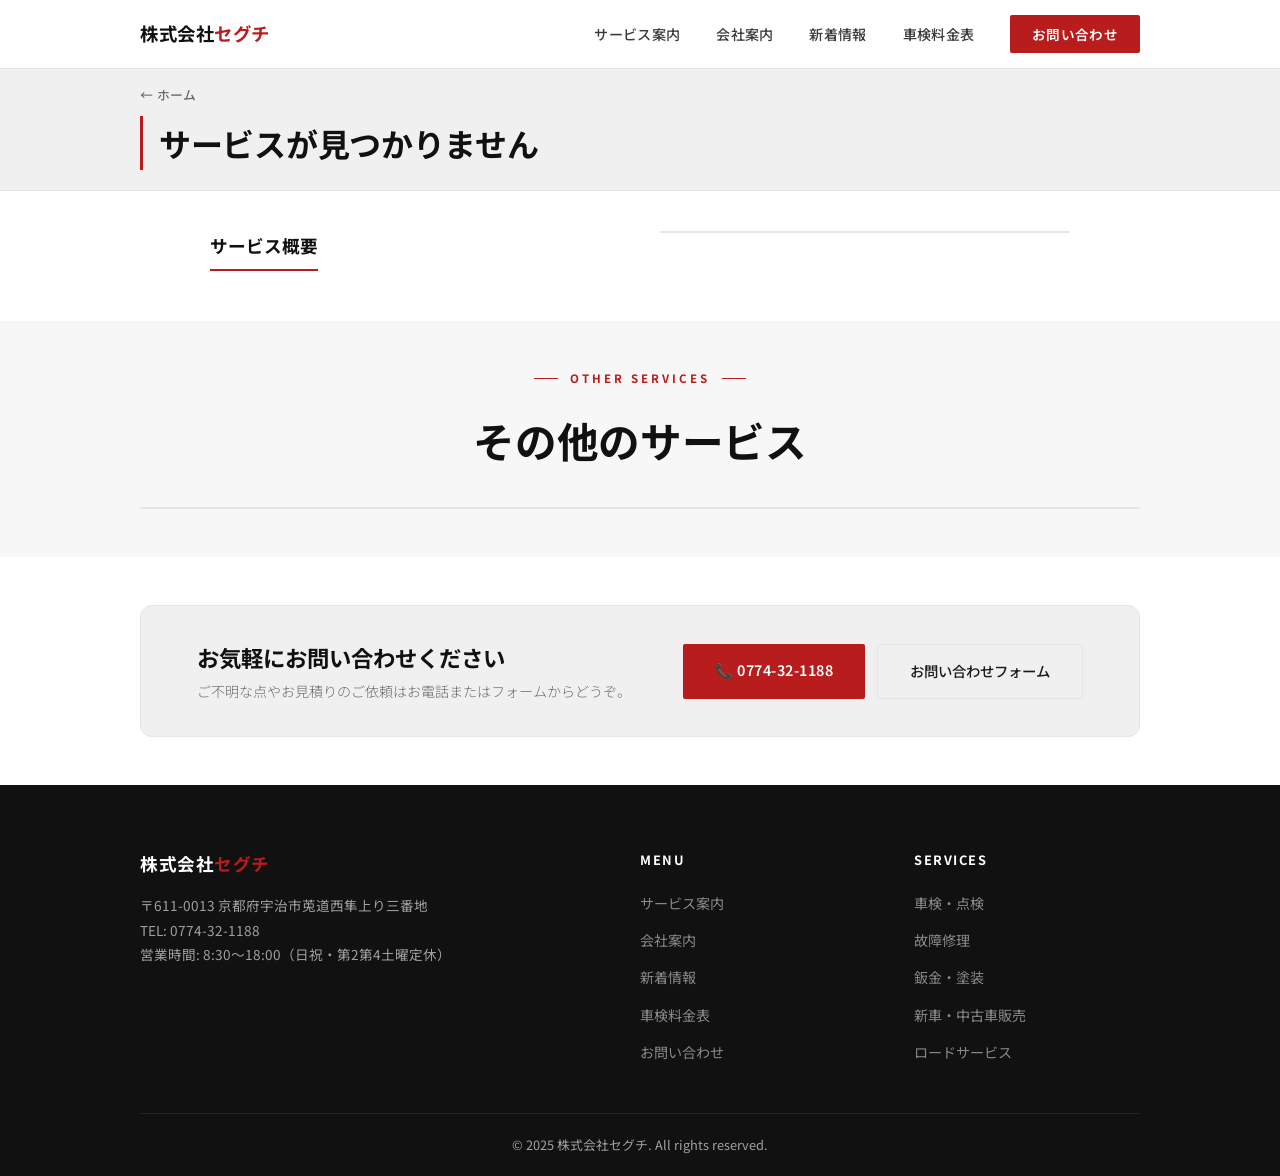
==== service.html @ 95c58ccd "Please enter the commit message for your changes. Lines starting with '#' will be ignored, and an em" ====
<!DOCTYPE html>
<html lang="ja">
<head>
  <meta charset="UTF-8" />
  <meta name="viewport" content="width=device-width, initial-scale=1.0" />
  <title>サービス詳細 | 株式会社セグチ</title>
  <meta name="description" content="株式会社セグチのサービス詳細ページ" />
  <link rel="preconnect" href="https://fonts.googleapis.com" />
  <link href="https://fonts.googleapis.com/css2?family=Noto+Sans+JP:wght@300;400;500;600;700&family=Playfair+Display:wght@700&display=swap" rel="stylesheet" />
  <link rel="stylesheet" href="style.css" />
  <link rel="stylesheet" href="service.css" />
</head>
<body>

  <!-- ===== HEADER ===== -->
  <header>
    <nav>
      <a href="index.html" class="logo">株式会社<span>セグチ</span></a>
      <ul class="nav-links" id="navLinks">
        <li><a href="index.html#services">サービス案内</a></li>
        <li><a href="index.html#about">会社案内</a></li>
        <li><a href="index.html#news">新着情報</a></li>
        <li><a href="index.html#shaken">車検料金表</a></li>
        <li><a href="index.html#contact" class="nav-cta">お問い合わせ</a></li>
      </ul>
      <button class="hamburger" id="hamburger" aria-label="メニューを開く">
        <span></span><span></span><span></span>
      </button>
    </nav>
  </header>

  <!-- ===== PAGE HEADER ===== -->
  <div class="page-header">
    <div class="container">
      <a href="index.html" class="back-link">← ホーム</a>
      <div class="page-header-title">
        <h1 id="serviceTitle">読み込み中...</h1>
        <p id="serviceSubtitle" class="service-subtitle"></p>
      </div>
    </div>
  </div>

  <!-- ===== DESCRIPTION ===== -->
  <section class="service-desc-section">
    <div class="container">
      <div class="service-desc-inner">
        <div class="service-description">
          <h2>サービス概要</h2>
          <p id="serviceDescription"></p>
        </div>
        <div class="service-points" id="servicePoints"></div>
      </div>
    </div>
  </section>

  <!-- ===== BADGES ===== -->
  <div class="service-badges-bar" id="serviceBadgesBar" style="display:none">
    <div class="container">
      <div class="service-badges" id="serviceBadges"></div>
    </div>
  </div>

  <!-- ===== ITEMS GRID ===== -->
  <section class="service-items-section" id="serviceItemsSection" style="display:none">
    <div class="container">
      <div class="section-header">
        <div class="section-tag"><span>SERVICES</span></div>
        <h2>対応サービス一覧</h2>
      </div>
      <div class="service-items-grid" id="serviceItemsGrid"></div>
    </div>
  </section>

  <!-- ===== FAQ ===== -->
  <section class="service-faq-section" id="serviceFaqSection" style="display:none">
    <div class="container">
      <div class="section-header">
        <div class="section-tag"><span>FAQ</span></div>
        <h2>よくあるご質問</h2>
      </div>
      <div class="faq-list" id="serviceFaqList"></div>
    </div>
  </section>

  <!-- ===== TABLE (車検のみ) ===== -->
  <section class="service-table-section" id="serviceTableSection" style="display:none">
    <div class="container">
      <h2 style="text-align:center;margin-bottom:32px;font-size:1.6rem">料金の目安</h2>
      <div class="shaken-table-wrap">
        <table class="shaken-table" id="serviceTable"></table>
      </div>
      <p class="shaken-note" id="serviceTableNote" style="text-align:center;margin-top:14px"></p>
    </div>
  </section>

  <!-- ===== OTHER SERVICES ===== -->
  <section class="other-services-section">
    <div class="container">
      <div class="section-header">
        <div class="section-tag"><span>OTHER SERVICES</span></div>
        <h2>その他のサービス</h2>
      </div>
      <div class="other-services-grid" id="otherServices"></div>
    </div>
  </section>

  <!-- ===== CTA ===== -->
  <section class="service-cta-section">
    <div class="container">
      <div class="service-cta-box">
        <div>
          <h2>お気軽にお問い合わせください</h2>
          <p>ご不明な点やお見積りのご依頼はお電話またはフォームからどうぞ。</p>
        </div>
        <div class="cta-buttons">
          <a href="tel:0774321188" class="btn-primary">📞 0774-32-1188</a>
          <a href="index.html#contact" class="btn-outline">お問い合わせフォーム</a>
        </div>
      </div>
    </div>
  </section>

  <!-- ===== FOOTER ===== -->
  <footer>
    <div class="footer-inner">
      <div class="footer-top">
        <div class="footer-brand">
          <a href="index.html" class="logo">株式会社<span>セグチ</span></a>
          <p>〒611-0013 京都府宇治市莵道西隼上り三番地<br>TEL: 0774-32-1188<br>営業時間: 8:30〜18:00（日祝・第2第4土曜定休）</p>
        </div>
        <div class="footer-links">
          <h4>Menu</h4>
          <ul>
            <li><a href="index.html#services">サービス案内</a></li>
            <li><a href="index.html#about">会社案内</a></li>
            <li><a href="index.html#news">新着情報</a></li>
            <li><a href="index.html#shaken">車検料金表</a></li>
            <li><a href="index.html#contact">お問い合わせ</a></li>
          </ul>
        </div>
        <div class="footer-links">
          <h4>Services</h4>
          <ul>
            <li><a href="service.html?id=shaken">車検・点検</a></li>
            <li><a href="service.html?id=repair">故障修理</a></li>
            <li><a href="service.html?id=body">鈑金・塗装</a></li>
            <li><a href="service.html?id=sales">新車・中古車販売</a></li>
            <li><a href="service.html?id=road">ロードサービス</a></li>
          </ul>
        </div>
      </div>
      <div class="footer-bottom">
        <p>&copy; 2025 株式会社セグチ. All rights reserved.</p>
      </div>
    </div>
  </footer>

  <script src="services-data.js"></script>
  <script src="service.js"></script>
</body>
</html>
---- style.css ----
@import url('https://fonts.googleapis.com/css2?family=Noto+Sans+JP:wght@300;400;500;600;700&family=Playfair+Display:wght@700&display=swap');

* {
  margin: 0;
  padding: 0;
  box-sizing: border-box;
}

:root {
  --black:   #111111;
  --dark:    #1c1c1e;
  --mid:     #3a3a3c;
  --gray:    #6b6b6b;
  --border:  #e5e5e5;
  --bg-sub:  #f7f7f7;
  --white:   #ffffff;
  --accent:  #b91c1c;
  --accent2: #991818;
}

html { scroll-behavior: smooth; }

body {
  font-family: 'Noto Sans JP', sans-serif;
  color: var(--dark);
  background: var(--white);
  line-height: 1.7;
  -webkit-font-smoothing: antialiased;
}

/* ===== UTILITY ===== */
.container {
  max-width: 1080px;
  margin: 0 auto;
  padding: 0 40px;
}

/* ===== HEADER ===== */
header {
  position: fixed;
  top: 0;
  width: 100%;
  background: rgba(255, 255, 255, 0.92);
  backdrop-filter: blur(16px);
  border-bottom: 1px solid var(--border);
  z-index: 1000;
}

nav {
  display: flex;
  align-items: center;
  justify-content: space-between;
  height: 68px;
  max-width: 1080px;
  margin: 0 auto;
  padding: 0 40px;
}

.logo {
  color: var(--black);
  font-size: 1.15rem;
  font-weight: 700;
  text-decoration: none;
  letter-spacing: 0.5px;
}

.logo span {
  color: var(--accent);
}

.nav-links {
  display: flex;
  list-style: none;
  align-items: center;
  gap: 36px;
}

.nav-links a {
  color: var(--mid);
  text-decoration: none;
  font-size: 0.88rem;
  font-weight: 500;
  letter-spacing: 0.3px;
  transition: color 0.2s;
}

.nav-links a:hover {
  color: var(--accent);
}

.nav-cta {
  background: var(--accent) !important;
  color: var(--white) !important;
  padding: 9px 22px;
  border-radius: 2px;
  font-size: 0.85rem !important;
  font-weight: 600 !important;
  transition: background 0.2s !important;
}

.nav-cta:hover {
  background: var(--accent2) !important;
}

.hamburger {
  display: none;
  flex-direction: column;
  gap: 5px;
  cursor: pointer;
  background: none;
  border: none;
  padding: 4px;
}

.hamburger span {
  display: block;
  width: 22px;
  height: 1.5px;
  background: var(--dark);
  transition: all 0.3s;
}

/* ===== HERO ===== */
#hero {
  min-height: 100vh;
  display: flex;
  align-items: center;
  background: var(--white);
  position: relative;
  overflow: hidden;
  padding-top: 68px;
}

.hero-bg {
  position: absolute;
  inset: 0;
  background-image: url('https://images.unsplash.com/photo-1449965408869-eaa3f722e40d?w=1920&q=80&fit=crop');
  background-size: cover;
  background-position: center;
  background-repeat: no-repeat;
}

.hero-bg::after {
  content: '';
  position: absolute;
  inset: 0;
  background: linear-gradient(
    to right,
    rgba(255,255,255,0.97) 0%,
    rgba(255,255,255,0.90) 45%,
    rgba(255,255,255,0.55) 75%,
    rgba(255,255,255,0.30) 100%
  );
}

.hero-line {
  position: absolute;
  top: 0;
  right: 30%;
  width: 1px;
  height: 100%;
  background: var(--border);
  z-index: 1;
}

.hero-inner {
  position: relative;
  z-index: 1;
  max-width: 1080px;
  margin: 0 auto;
  padding: 80px 40px;
  display: grid;
  grid-template-columns: 1fr 1fr;
  align-items: center;
  gap: 60px;
}

.hero-eyebrow {
  display: flex;
  align-items: center;
  gap: 12px;
  margin-bottom: 28px;
}

.eyebrow-line {
  width: 32px;
  height: 1px;
  background: var(--accent);
}

.eyebrow-text {
  font-size: 0.75rem;
  font-weight: 600;
  letter-spacing: 3px;
  text-transform: uppercase;
  color: var(--accent);
}

.hero-content h1 {
  font-size: clamp(2.4rem, 4.5vw, 3.8rem);
  font-weight: 700;
  line-height: 1.15;
  color: var(--black);
  margin-bottom: 24px;
  letter-spacing: -0.5px;
}

.hero-content h1 em {
  font-style: normal;
  color: var(--accent);
  font-family: 'Playfair Display', serif;
}

.hero-content p {
  font-size: 1rem;
  color: var(--gray);
  margin-bottom: 40px;
  font-weight: 300;
  line-height: 1.85;
}

.hero-buttons {
  display: flex;
  gap: 14px;
  flex-wrap: wrap;
}

.btn-primary {
  display: inline-block;
  background: var(--accent);
  color: var(--white);
  padding: 14px 32px;
  font-size: 0.9rem;
  font-weight: 600;
  text-decoration: none;
  border-radius: 2px;
  letter-spacing: 0.5px;
  transition: background 0.2s, transform 0.2s;
}

.btn-primary:hover {
  background: var(--accent2);
  transform: translateY(-2px);
}

.btn-outline {
  display: inline-block;
  border: 1px solid var(--border);
  color: var(--dark);
  padding: 14px 32px;
  font-size: 0.9rem;
  font-weight: 500;
  text-decoration: none;
  border-radius: 2px;
  transition: border-color 0.2s, background 0.2s;
}

.btn-outline:hover {
  border-color: var(--dark);
  background: var(--bg-sub);
}

.hero-visual {
  display: flex;
  flex-direction: column;
  gap: 16px;
}

.hero-stats-card {
  background: var(--white);
  border: 1px solid var(--border);
  border-radius: 8px;
  padding: 28px 32px;
  display: grid;
  grid-template-columns: repeat(3, 1fr);
  gap: 24px;
  box-shadow: 0 4px 24px rgba(0,0,0,0.05);
}

.stat {
  text-align: center;
  padding: 8px 0;
}

.stat + .stat {
  border-left: 1px solid var(--border);
}

.stat-number {
  font-size: 2rem;
  font-weight: 700;
  color: var(--black);
  line-height: 1;
  margin-bottom: 6px;
}

.stat-number small {
  font-size: 1rem;
  font-weight: 500;
}

.stat-label {
  font-size: 0.75rem;
  color: var(--gray);
  letter-spacing: 0.5px;
}

.hero-cta-card {
  background: var(--accent);
  border-radius: 8px;
  padding: 24px 32px;
  display: flex;
  align-items: center;
  justify-content: space-between;
  gap: 16px;
  text-decoration: none;
  transition: background 0.2s;
}

.hero-cta-card:hover {
  background: var(--accent2);
}

.hero-cta-card span:first-child {
  color: rgba(255,255,255,0.8);
  font-size: 0.8rem;
  font-weight: 500;
  letter-spacing: 1px;
  text-transform: uppercase;
}

.hero-cta-card strong {
  display: block;
  color: var(--white);
  font-size: 1.15rem;
  font-weight: 700;
  margin-top: 4px;
}

.hero-cta-card .arrow {
  color: rgba(255,255,255,0.7);
  font-size: 1.4rem;
}

/* ===== SECTION COMMON ===== */
section {
  padding: 100px 0;
}

.section-header {
  text-align: center;
  margin-bottom: 64px;
}

.section-tag {
  display: flex;
  align-items: center;
  justify-content: center;
  gap: 12px;
  margin-bottom: 16px;
}

.section-tag::before,
.section-tag::after {
  content: '';
  width: 24px;
  height: 1px;
  background: var(--accent);
}

.section-tag span {
  font-size: 0.72rem;
  font-weight: 700;
  letter-spacing: 3px;
  text-transform: uppercase;
  color: var(--accent);
}

.section-header h2 {
  font-size: clamp(1.8rem, 3.5vw, 2.6rem);
  font-weight: 700;
  color: var(--black);
  letter-spacing: -0.3px;
  margin-bottom: 14px;
}

.section-header p {
  color: var(--gray);
  font-size: 0.95rem;
  font-weight: 300;
}

/* ===== SERVICES ===== */
#services {
  background: var(--bg-sub);
}

.services-grid {
  display: grid;
  grid-template-columns: repeat(4, 1fr);
  gap: 1px;
  background: var(--border);
  border: 1px solid var(--border);
  border-radius: 8px;
  overflow: hidden;
}

.service-card {
  background: var(--white);
  padding: 32px 24px;
  transition: background 0.2s;
  text-decoration: none;
  color: inherit;
  display: block;
  cursor: pointer;
}

.service-card:hover {
  background: #f5f5f5;
}

.service-card:hover h3 {
  color: var(--accent);
}

.service-icon {
  font-size: 2rem;
  margin-bottom: 14px;
  display: block;
}

.service-card h3 {
  font-size: 0.95rem;
  font-weight: 700;
  color: var(--black);
  margin-bottom: 8px;
}

.service-card p {
  color: var(--gray);
  font-size: 0.82rem;
  line-height: 1.7;
  font-weight: 300;
}

/* ===== SHAKEN ===== */
#shaken {
  background: var(--white);
}

.shaken-table-wrap {
  overflow-x: auto;
  border: 1px solid var(--border);
  border-radius: 8px;
}

.shaken-table {
  width: 100%;
  border-collapse: collapse;
  font-size: 0.9rem;
}

.shaken-table th {
  background: var(--black);
  color: var(--white);
  padding: 16px 24px;
  text-align: left;
  font-size: 0.8rem;
  font-weight: 600;
  letter-spacing: 0.5px;
}

.shaken-table td {
  padding: 18px 24px;
  text-align: left;
  border-bottom: 1px solid var(--border);
  color: var(--mid);
}

.shaken-table tr:last-child td {
  border-bottom: none;
}

.shaken-table tr:nth-child(even) td {
  background: var(--bg-sub);
}

.shaken-note {
  margin-top: 16px;
  font-size: 0.8rem;
  color: var(--gray);
  font-weight: 300;
}

.price-table-block {
  width: 75%;
  margin: 0 auto 56px;
}

.price-table-block:last-of-type {
  margin-bottom: 0;
}

.price-table-title {
  font-size: 1.1rem;
  font-weight: 700;
  color: var(--black);
  margin-bottom: 16px;
  padding-left: 12px;
  border-left: 3px solid var(--accent);
}

.shaken-table tr.row-total td {
  background: var(--black);
  color: var(--white);
  font-weight: 700;
  font-size: 1rem;
}

.shaken-table tr.row-total td:first-child {
  color: rgba(255,255,255,0.7);
  font-size: 0.88rem;
}

.shaken-cta {
  text-align: center;
  margin-top: 48px;
}

/* ===== ABOUT ===== */
#about {
  background: var(--bg-sub);
}

.about-inner {
  display: grid;
  grid-template-columns: 1fr 1fr;
  gap: 80px;
  align-items: center;
}

.about-visual {
  position: relative;
}

.about-img-main {
  background: linear-gradient(135deg, var(--black) 0%, #2a2a2a 100%);
  border-radius: 4px;
  height: 400px;
  display: flex;
  align-items: center;
  justify-content: center;
  font-size: 5rem;
}

.about-badge {
  position: absolute;
  bottom: -20px;
  right: -20px;
  background: var(--accent);
  color: var(--white);
  padding: 20px 24px;
  border-radius: 4px;
  text-align: center;
  box-shadow: 0 8px 32px rgba(185,28,28,0.3);
}

.about-badge .year {
  font-size: 1.8rem;
  font-weight: 700;
  line-height: 1;
}

.about-badge .label {
  font-size: 0.72rem;
  opacity: 0.85;
  margin-top: 4px;
}

.about-text .section-tag {
  justify-content: flex-start;
}

.about-text .section-tag::after {
  display: none;
}

.about-text h2 {
  font-size: clamp(1.7rem, 3vw, 2.3rem);
  font-weight: 700;
  color: var(--black);
  margin-bottom: 20px;
  line-height: 1.3;
}

.about-text > p {
  color: var(--gray);
  font-size: 0.95rem;
  margin-bottom: 14px;
  font-weight: 300;
  line-height: 1.85;
}

.features {
  margin-top: 32px;
  display: flex;
  flex-direction: column;
  gap: 0;
  border-top: 1px solid var(--border);
}

.feature-item {
  display: flex;
  align-items: flex-start;
  gap: 16px;
  padding: 18px 0;
  border-bottom: 1px solid var(--border);
}

.feature-icon {
  width: 40px;
  height: 40px;
  background: rgba(185, 28, 28, 0.07);
  border-radius: 4px;
  display: flex;
  align-items: center;
  justify-content: center;
  font-size: 1.1rem;
  flex-shrink: 0;
}

.feature-item p {
  font-size: 0.9rem;
  color: var(--mid);
}

.feature-item strong {
  display: block;
  font-weight: 700;
  color: var(--black);
  margin-bottom: 2px;
  font-size: 0.95rem;
}

/* ===== NEWS ===== */
#news {
  background: var(--white);
}

.news-list {
  border: 1px solid var(--border);
  border-radius: 8px;
  overflow: hidden;
}

.news-item {
  display: flex;
  align-items: center;
  gap: 20px;
  padding: 20px 28px;
  border-bottom: 1px solid var(--border);
  background: var(--white);
  transition: background 0.2s;
  flex-wrap: wrap;
}

.news-item:last-child {
  border-bottom: none;
}

.news-item:hover {
  background: var(--bg-sub);
}

.news-date {
  color: var(--gray);
  font-size: 0.82rem;
  font-weight: 300;
  white-space: nowrap;
  min-width: 88px;
}

.news-tag {
  background: rgba(185,28,28,0.08);
  color: var(--accent);
  font-size: 0.72rem;
  font-weight: 700;
  padding: 3px 10px;
  border-radius: 2px;
  white-space: nowrap;
  letter-spacing: 0.5px;
}

.news-item p {
  font-size: 0.92rem;
  color: var(--mid);
  flex: 1;
}

/* ===== CONTACT ===== */
#contact {
  background: var(--bg-sub);
}

.contact-inner {
  display: grid;
  grid-template-columns: 1fr 1fr;
  gap: 48px;
  align-items: start;
}

.contact-left h3 {
  font-size: 1.1rem;
  font-weight: 700;
  color: var(--black);
  margin-bottom: 28px;
}

.contact-info-list {
  display: flex;
  flex-direction: column;
  gap: 0;
  border: 1px solid var(--border);
  border-radius: 8px;
  overflow: hidden;
  background: var(--white);
  margin-bottom: 24px;
}

.contact-info-item {
  display: flex;
  align-items: center;
  gap: 16px;
  padding: 18px 22px;
  border-bottom: 1px solid var(--border);
}

.contact-info-item:last-child {
  border-bottom: none;
}

.contact-info-item .icon {
  font-size: 1.2rem;
  width: 36px;
  text-align: center;
  flex-shrink: 0;
}

.contact-info-item .info-text h4 {
  font-size: 0.75rem;
  color: var(--gray);
  font-weight: 500;
  margin-bottom: 3px;
  letter-spacing: 0.5px;
}

.contact-info-item .info-text p {
  font-size: 0.95rem;
  font-weight: 600;
  color: var(--black);
}

.tel-link {
  display: block;
  background: var(--black);
  color: var(--white);
  text-decoration: none;
  text-align: center;
  padding: 16px;
  border-radius: 4px;
  font-size: 1.3rem;
  font-weight: 700;
  letter-spacing: 1px;
  transition: background 0.2s;
}

.tel-link:hover {
  background: var(--accent);
}

.tel-link small {
  display: block;
  font-size: 0.72rem;
  font-weight: 400;
  opacity: 0.7;
  margin-bottom: 4px;
  letter-spacing: 1px;
}

.form-wrapper {
  background: var(--white);
  border: 1px solid var(--border);
  border-radius: 8px;
  overflow: hidden;
}

.form-wrapper iframe {
  width: 100%;
  border: none;
  display: block;
}

.form-placeholder {
  background: var(--white);
  border: 1px solid var(--border);
  border-radius: 8px;
  padding: 48px 32px;
  text-align: center;
}

.form-placeholder .icon {
  font-size: 2.4rem;
  margin-bottom: 16px;
  display: block;
}

.form-placeholder h3 {
  font-size: 1.1rem;
  font-weight: 700;
  color: var(--black);
  margin-bottom: 10px;
}

.form-placeholder p {
  color: var(--gray);
  font-size: 0.88rem;
  line-height: 1.75;
}

.form-placeholder code {
  background: var(--bg-sub);
  padding: 2px 8px;
  border-radius: 3px;
  font-size: 0.85rem;
  border: 1px solid var(--border);
}

/* ===== FOOTER ===== */
footer {
  background: var(--black);
  color: rgba(255,255,255,0.6);
}

.footer-inner {
  max-width: 1080px;
  margin: 0 auto;
  padding: 0 40px;
}

.footer-top {
  display: grid;
  grid-template-columns: 2fr 1fr 1fr;
  gap: 48px;
  padding: 64px 0 48px;
  border-bottom: 1px solid rgba(255,255,255,0.08);
}

.footer-brand .logo {
  display: block;
  margin-bottom: 14px;
  font-size: 1.1rem;
  color: var(--white);
}

.footer-brand p {
  font-size: 0.85rem;
  line-height: 1.8;
}

.footer-links h4 {
  color: var(--white);
  font-size: 0.8rem;
  font-weight: 700;
  letter-spacing: 1.5px;
  text-transform: uppercase;
  margin-bottom: 18px;
}

.footer-links ul {
  list-style: none;
  display: flex;
  flex-direction: column;
  gap: 10px;
}

.footer-links a {
  color: rgba(255,255,255,0.5);
  text-decoration: none;
  font-size: 0.88rem;
  transition: color 0.2s;
}

.footer-links a:hover {
  color: var(--white);
}

.footer-bottom {
  padding: 20px 0;
  font-size: 0.8rem;
  text-align: center;
}

/* ===== RESPONSIVE ===== */
@media (max-width: 900px) {
  .price-table-block {
    width: 100%;
  }

  .services-grid {
    grid-template-columns: repeat(2, 1fr);
  }

  .hero-inner {
    grid-template-columns: 1fr;
    padding: 60px 20px;
  }

  .about-inner {
    grid-template-columns: 1fr;
    gap: 48px;
  }

  .about-badge {
    right: 0;
  }

  .contact-inner {
    grid-template-columns: 1fr;
  }

  .footer-top {
    grid-template-columns: 1fr 1fr;
  }

  .footer-brand {
    grid-column: 1 / -1;
  }
}

@media (max-width: 640px) {
  section { padding: 72px 0; }

  nav { padding: 0 20px; }

  .container { padding: 0 20px; }

  .hero-inner { padding: 48px 20px; }

  .services-grid {
    grid-template-columns: 1fr 1fr;
  }

  .nav-links {
    display: none;
    position: fixed;
    top: 68px;
    left: 0;
    right: 0;
    background: var(--white);
    border-bottom: 1px solid var(--border);
    flex-direction: column;
    padding: 24px 20px;
    gap: 20px;
    align-items: flex-start;
  }

  .nav-links.open { display: flex; }
  .hamburger { display: flex; }

  .hero-stats-card {
    grid-template-columns: 1fr;
    gap: 12px;
  }

  .stat + .stat {
    border-left: none;
    border-top: 1px solid var(--border);
    padding-top: 12px;
  }

  .footer-top {
    grid-template-columns: 1fr;
    gap: 32px;
    padding: 48px 0 32px;
  }

  .footer-inner { padding: 0 20px; }
}

/* ===== ANIMATION ===== */
.fade-in {
  opacity: 0;
  transform: translateY(16px);
  transition: opacity 0.6s ease, transform 0.6s ease;
}

.fade-in.visible {
  opacity: 1;
  transform: translateY(0);
}
---- service.css ----
/* ===== PAGE HEADER ===== */
.page-header {
  background: #f0f0f0;
  border-bottom: 1px solid var(--border);
  padding: 12px 0 16px;
  margin-top: 68px;
}

.back-link {
  color: var(--gray);
  text-decoration: none;
  font-size: 0.8rem;
  font-weight: 500;
  letter-spacing: 0.3px;
  transition: color 0.2s;
  display: inline-block;
  margin-bottom: 10px;
}

.back-link:hover { color: var(--accent); }

.page-header-title {
  border-left: 3px solid var(--accent);
  padding-left: 16px;
}

.page-header h1 {
  font-size: clamp(1.4rem, 3vw, 2rem);
  font-weight: 700;
  color: var(--black);
  letter-spacing: -0.3px;
  margin-bottom: 4px;
}

.service-subtitle {
  color: var(--gray);
  font-size: 0.88rem;
  font-weight: 300;
}

/* ===== DESCRIPTION ===== */
.service-desc-section {
  background: var(--white);
  padding: 40px 0;
}

.service-desc-inner {
  display: grid;
  grid-template-columns: 1fr 1fr;
  gap: 40px;
  align-items: start;
  max-width: 860px;
  margin: 0 auto;
}

.service-description h2 {
  font-size: 1.1rem;
  font-weight: 700;
  color: var(--black);
  margin-bottom: 10px;
  padding-bottom: 8px;
  border-bottom: 2px solid var(--accent);
  display: inline-block;
}

.service-description p {
  color: var(--gray);
  font-size: 0.92rem;
  line-height: 1.9;
  font-weight: 300;
}

.service-points {
  display: flex;
  flex-direction: column;
  gap: 0;
  border: 1px solid var(--border);
  border-radius: 8px;
  overflow: hidden;
  counter-reset: point-counter;
}

.point-item {
  display: flex;
  align-items: flex-start;
  gap: 14px;
  padding: 14px 20px;
  border-bottom: 1px solid var(--border);
  background: var(--white);
  transition: background 0.2s;
  counter-increment: point-counter;
}

.point-item::before {
  content: counter(point-counter, decimal-leading-zero);
  font-size: 0.72rem;
  font-weight: 700;
  color: var(--white);
  background: var(--accent);
  min-width: 24px;
  height: 24px;
  border-radius: 4px;
  display: flex;
  align-items: center;
  justify-content: center;
  flex-shrink: 0;
  margin-top: 2px;
  letter-spacing: 0.5px;
}

.point-item:last-child { border-bottom: none; }
.point-item:hover { background: var(--bg-sub); }

.point-text strong {
  display: block;
  font-size: 0.9rem;
  font-weight: 700;
  color: var(--black);
  margin-bottom: 2px;
}

.point-text p {
  font-size: 0.8rem;
  color: var(--gray);
  font-weight: 300;
  line-height: 1.6;
}

/* ===== BADGES BAR ===== */
.service-badges-bar {
  background: var(--bg-sub);
  border-top: 1px solid var(--border);
  border-bottom: 1px solid var(--border);
  padding: 10px 0;
}

.service-badges {
  display: flex;
  flex-wrap: wrap;
  gap: 10px;
  align-items: center;
}

.service-badges::before {
  content: 'POINT';
  font-size: 0.7rem;
  font-weight: 700;
  letter-spacing: 2px;
  color: var(--accent);
  margin-right: 4px;
}

.svc-badge {
  background: var(--white);
  color: var(--dark);
  border: 1px solid var(--border);
  font-size: 0.82rem;
  font-weight: 500;
  padding: 5px 14px;
  border-radius: 20px;
}

/* ===== ITEMS GRID ===== */
.service-items-section {
  background: var(--bg-sub);
  padding: 48px 0;
}

.service-items-section .section-header {
  margin-bottom: 32px;
}

.service-items-grid {
  display: grid;
  grid-template-columns: repeat(2, 1fr);
  gap: 16px;
  counter-reset: item-counter;
}

.svc-item-card {
  background: var(--white);
  border: 1px solid var(--border);
  border-radius: 10px;
  padding: 20px 28px 18px;
  transition: box-shadow 0.25s, transform 0.25s;
  counter-increment: item-counter;
  position: relative;
  overflow: hidden;
}

.svc-item-card::before {
  content: counter(item-counter, decimal-leading-zero);
  position: absolute;
  top: 16px;
  right: 22px;
  font-size: 2rem;
  font-weight: 700;
  color: var(--border);
  line-height: 1;
  font-family: 'Playfair Display', serif;
}

.svc-item-card:hover {
  box-shadow: 0 8px 32px rgba(0,0,0,0.09);
  transform: translateY(-3px);
}

.svc-item-header {
  display: flex;
  align-items: center;
  gap: 12px;
  margin-bottom: 10px;
}

.svc-item-icon {
  font-size: 1.6rem;
  width: 44px;
  height: 44px;
  background: var(--bg-sub);
  border-radius: 8px;
  display: flex;
  align-items: center;
  justify-content: center;
  flex-shrink: 0;
}

.svc-item-card h3 {
  font-size: 0.95rem;
  font-weight: 700;
  color: var(--black);
  line-height: 1.4;
  padding-right: 40px;
}

.svc-item-card > p {
  color: var(--gray);
  font-size: 0.85rem;
  line-height: 1.8;
  font-weight: 300;
  margin-bottom: 10px;
}

.svc-item-list {
  list-style: none;
  display: flex;
  flex-direction: column;
  gap: 5px;
  border-top: 1px solid var(--border);
  padding-top: 10px;
}

.svc-item-list li {
  font-size: 0.8rem;
  color: var(--mid);
  padding-left: 16px;
  position: relative;
  line-height: 1.6;
}

.svc-item-list li::before {
  content: '';
  position: absolute;
  left: 0;
  top: 50%;
  transform: translateY(-50%);
  width: 6px;
  height: 6px;
  border-radius: 50%;
  background: var(--accent);
}

/* ===== FAQ ===== */
.service-faq-section {
  background: var(--white);
  padding: 48px 0;
}

.service-faq-section .section-header {
  margin-bottom: 32px;
}

.faq-list {
  max-width: 720px;
  margin: 0 auto;
  display: flex;
  flex-direction: column;
  gap: 8px;
}

.faq-item {
  border: 1px solid var(--border);
  border-radius: 8px;
  overflow: hidden;
}

.faq-q {
  display: flex;
  align-items: center;
  gap: 16px;
  padding: 14px 24px;
  background: var(--white);
  cursor: pointer;
  user-select: none;
  transition: background 0.2s;
}

.faq-q:hover { background: var(--bg-sub); }

.faq-q p {
  font-size: 0.92rem;
  font-weight: 600;
  color: var(--dark);
  flex: 1;
  line-height: 1.5;
}

.faq-q .faq-chevron {
  font-size: 0.8rem;
  color: var(--gray);
  transition: transform 0.3s;
  flex-shrink: 0;
}

.faq-item.open .faq-chevron {
  transform: rotate(180deg);
}

.faq-a {
  display: none;
  gap: 16px;
  padding: 14px 24px;
  background: var(--bg-sub);
  border-top: 1px solid var(--border);
  align-items: flex-start;
}

.faq-item.open .faq-a { display: flex; }

.faq-a p {
  font-size: 0.88rem;
  font-weight: 300;
  color: var(--gray);
  line-height: 1.85;
}

.faq-icon {
  width: 26px;
  height: 26px;
  border-radius: 4px;
  display: flex;
  align-items: center;
  justify-content: center;
  font-size: 0.78rem;
  font-weight: 700;
  flex-shrink: 0;
  background: var(--accent);
  color: var(--white);
  margin-top: 1px;
}

.faq-icon.a { background: var(--black); }

/* ===== OTHER SERVICES ===== */
.other-services-section {
  background: var(--bg-sub);
  padding: 48px 0;
}

.other-services-section .section-header {
  margin-bottom: 32px;
}

.other-services-grid {
  display: grid;
  grid-template-columns: repeat(4, 1fr);
  gap: 1px;
  background: var(--border);
  border: 1px solid var(--border);
  border-radius: 8px;
  overflow: hidden;
}

.other-service-card {
  background: var(--white);
  padding: 18px 20px;
  text-decoration: none;
  display: block;
  transition: background 0.2s;
}

.other-service-card:hover { background: #fafafa; }
.other-service-card:hover h3 { color: var(--accent); }

.other-service-card .svc-icon {
  font-size: 1.8rem;
  margin-bottom: 6px;
  display: block;
}

.other-service-card h3 {
  font-size: 0.88rem;
  font-weight: 700;
  color: var(--black);
  margin-bottom: 4px;
  transition: color 0.2s;
}

.other-service-card p {
  font-size: 0.76rem;
  color: var(--gray);
  font-weight: 300;
  line-height: 1.5;
}

/* ===== CTA ===== */
.service-cta-section {
  background: var(--white);
  padding: 48px 0;
}

.service-cta-box {
  background: #f0f0f0;
  border: 1px solid var(--border);
  border-radius: 12px;
  padding: 32px 56px;
  display: flex;
  align-items: center;
  justify-content: space-between;
  gap: 32px;
  flex-wrap: wrap;
}

.service-cta-box h2 {
  font-size: 1.4rem;
  font-weight: 700;
  color: var(--black);
  margin-bottom: 4px;
}

.service-cta-box p {
  color: var(--gray);
  font-size: 0.88rem;
  font-weight: 300;
}

.cta-buttons {
  display: flex;
  gap: 12px;
  flex-wrap: wrap;
  flex-shrink: 0;
}

.cta-buttons .btn-outline {
  border-color: var(--border);
  color: var(--dark);
}

.cta-buttons .btn-outline:hover {
  border-color: var(--dark);
  background: rgba(0,0,0,0.05);
}

/* ===== PRICE TABLE BLOCKS ===== */
#serviceTableSection {
  background: var(--bg-sub);
  padding: 48px 0;
}

#serviceTableSection .price-table-block {
  width: 75%;
  margin: 0 auto 36px;
}

#serviceTableSection .price-table-block:last-child {
  margin-bottom: 0;
}

/* ===== RESPONSIVE ===== */
@media (max-width: 768px) {
  .page-header-icon { width: 48px; height: 48px; font-size: 1.8rem; }
  .page-header h1 { font-size: 1.3rem; }

  .service-desc-inner {
    grid-template-columns: 1fr;
    gap: 28px;
  }

  .service-items-grid {
    grid-template-columns: 1fr;
  }

  .other-services-grid {
    grid-template-columns: repeat(2, 1fr);
  }

  .service-cta-box {
    padding: 28px 28px;
    flex-direction: column;
    align-items: flex-start;
  }

  #serviceTableSection .price-table-block {
    width: 100%;
  }
}
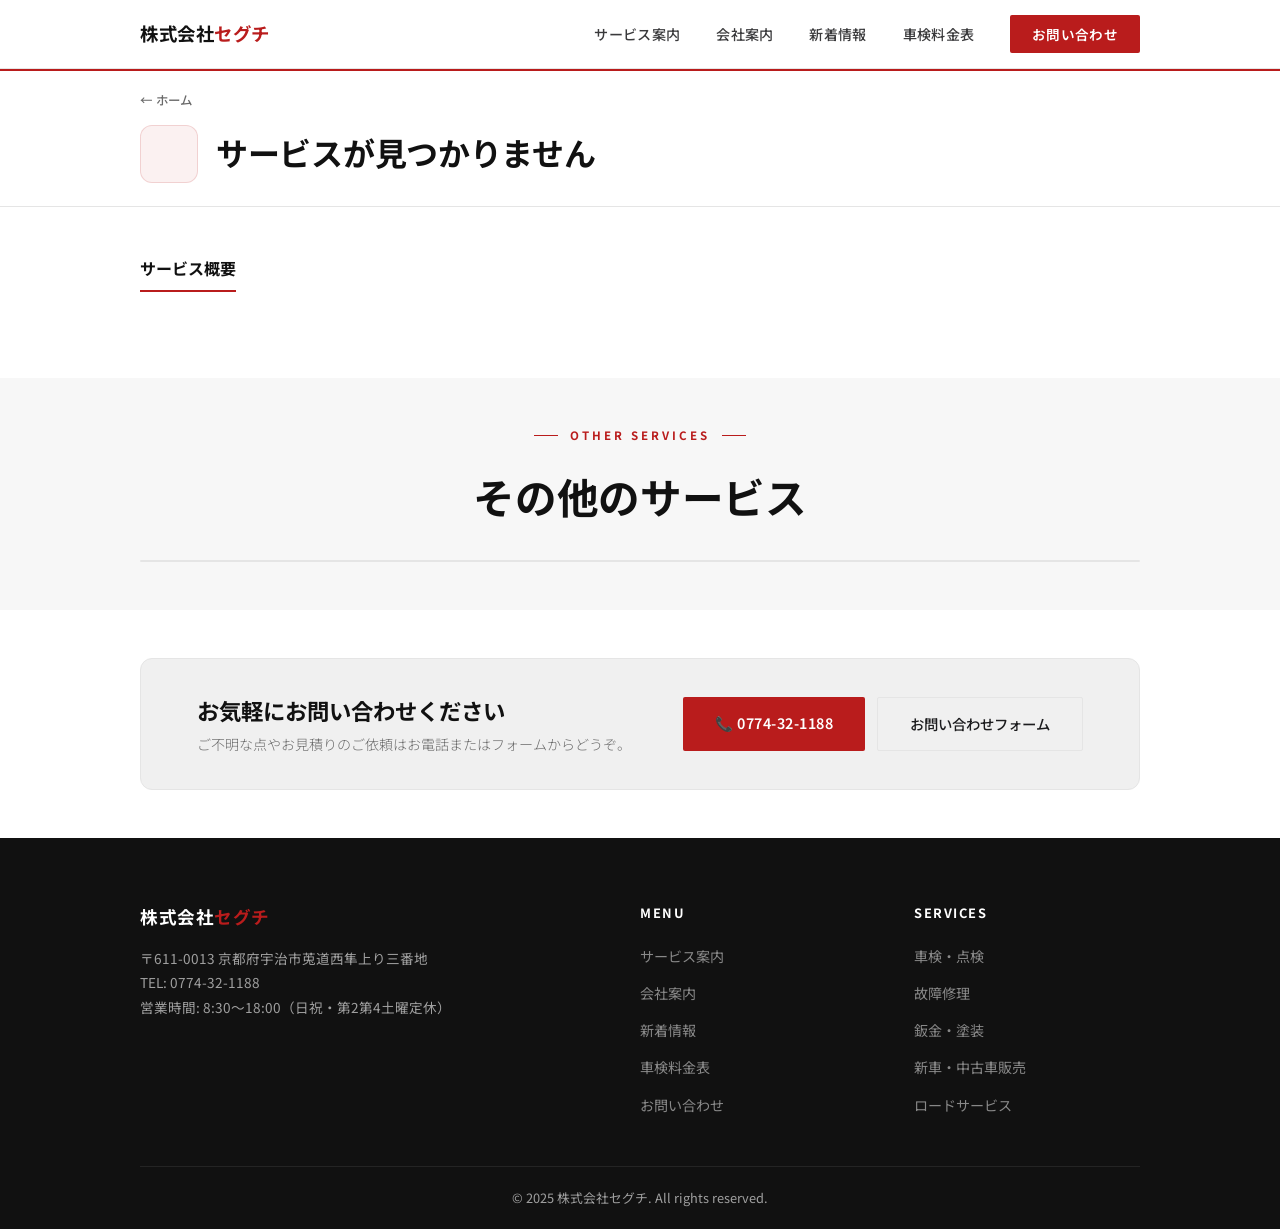
==== commit 2937da7e: "サービスページのUI全面改善 - ページヘッダーに赤いアクセントラインとサービスアイコンバッジを追加 - サービスポイントを縦リストから横4カラムのカード型レイアウトに変更 - サービス項目グリッドを" ====
--- a/service.html
+++ b/service.html
@@ -33,9 +33,12 @@
   <div class="page-header">
     <div class="container">
       <a href="index.html" class="back-link">← ホーム</a>
-      <div class="page-header-title">
-        <h1 id="serviceTitle">読み込み中...</h1>
-        <p id="serviceSubtitle" class="service-subtitle"></p>
+      <div class="page-header-main">
+        <div class="page-header-svc-icon" id="serviceHeaderIcon"></div>
+        <div class="page-header-title">
+          <h1 id="serviceTitle">読み込み中...</h1>
+          <p id="serviceSubtitle" class="service-subtitle"></p>
+        </div>
       </div>
     </div>
   </div>
@@ -43,13 +46,13 @@
   <!-- ===== DESCRIPTION ===== -->
   <section class="service-desc-section">
     <div class="container">
-      <div class="service-desc-inner">
+      <div class="service-desc-top">
         <div class="service-description">
           <h2>サービス概要</h2>
           <p id="serviceDescription"></p>
         </div>
-        <div class="service-points" id="servicePoints"></div>
       </div>
+      <div class="service-points" id="servicePoints"></div>
     </div>
   </section>
 
@@ -65,7 +68,7 @@
     <div class="container">
       <div class="section-header">
         <div class="section-tag"><span>SERVICES</span></div>
-        <h2>対応サービス一覧</h2>
+        <h2 id="serviceItemsTitle">対応サービス一覧</h2>
       </div>
       <div class="service-items-grid" id="serviceItemsGrid"></div>
     </div>
--- a/service.css
+++ b/service.css
@@ -1,30 +1,45 @@
 /* ===== PAGE HEADER ===== */
 .page-header {
-  background: #f0f0f0;
+  background: var(--white);
+  border-top: 3px solid var(--accent);
   border-bottom: 1px solid var(--border);
-  padding: 12px 0 16px;
+  padding: 14px 0 22px;
   margin-top: 68px;
 }
 
 .back-link {
   color: var(--gray);
   text-decoration: none;
-  font-size: 0.8rem;
+  font-size: 0.78rem;
   font-weight: 500;
   letter-spacing: 0.3px;
   transition: color 0.2s;
   display: inline-block;
-  margin-bottom: 10px;
+  margin-bottom: 14px;
 }
 
 .back-link:hover { color: var(--accent); }
 
-.page-header-title {
-  border-left: 3px solid var(--accent);
-  padding-left: 16px;
-}
-
-.page-header h1 {
+.page-header-main {
+  display: flex;
+  align-items: center;
+  gap: 18px;
+}
+
+.page-header-svc-icon {
+  width: 58px;
+  height: 58px;
+  background: rgba(185,28,28,0.06);
+  border: 1px solid rgba(185,28,28,0.15);
+  border-radius: 12px;
+  display: flex;
+  align-items: center;
+  justify-content: center;
+  font-size: 1.9rem;
+  flex-shrink: 0;
+}
+
+.page-header-title h1 {
   font-size: clamp(1.4rem, 3vw, 2rem);
   font-weight: 700;
   color: var(--black);
@@ -34,27 +49,22 @@
 
 .service-subtitle {
   color: var(--gray);
-  font-size: 0.88rem;
+  font-size: 0.85rem;
   font-weight: 300;
 }
 
 /* ===== DESCRIPTION ===== */
 .service-desc-section {
   background: var(--white);
-  padding: 40px 0;
-}
-
-.service-desc-inner {
-  display: grid;
-  grid-template-columns: 1fr 1fr;
-  gap: 40px;
-  align-items: start;
-  max-width: 860px;
-  margin: 0 auto;
+  padding: 48px 0;
+}
+
+.service-desc-top {
+  margin-bottom: 28px;
 }
 
 .service-description h2 {
-  font-size: 1.1rem;
+  font-size: 1rem;
   font-weight: 700;
   color: var(--black);
   margin-bottom: 10px;
@@ -65,65 +75,65 @@
 
 .service-description p {
   color: var(--gray);
-  font-size: 0.92rem;
+  font-size: 0.9rem;
   line-height: 1.9;
   font-weight: 300;
-}
-
+  max-width: 680px;
+}
+
+/* ===== FEATURE POINTS ===== */
 .service-points {
+  display: grid;
+  grid-template-columns: repeat(4, 1fr);
+  gap: 12px;
+  counter-reset: point-counter;
+}
+
+.point-item {
   display: flex;
   flex-direction: column;
-  gap: 0;
+  padding: 16px;
+  background: var(--white);
   border: 1px solid var(--border);
-  border-radius: 8px;
-  overflow: hidden;
-  counter-reset: point-counter;
-}
-
-.point-item {
-  display: flex;
-  align-items: flex-start;
-  gap: 14px;
-  padding: 14px 20px;
-  border-bottom: 1px solid var(--border);
-  background: var(--white);
-  transition: background 0.2s;
+  border-top: 3px solid var(--accent);
+  border-radius: 0 0 8px 8px;
+  transition: box-shadow 0.2s, transform 0.2s;
   counter-increment: point-counter;
 }
 
 .point-item::before {
   content: counter(point-counter, decimal-leading-zero);
-  font-size: 0.72rem;
-  font-weight: 700;
-  color: var(--white);
-  background: var(--accent);
-  min-width: 24px;
-  height: 24px;
+  font-size: 0.64rem;
+  font-weight: 800;
+  color: var(--accent);
+  background: rgba(185,28,28,0.07);
+  display: inline-block;
+  padding: 2px 8px;
   border-radius: 4px;
-  display: flex;
-  align-items: center;
-  justify-content: center;
-  flex-shrink: 0;
-  margin-top: 2px;
-  letter-spacing: 0.5px;
-}
-
-.point-item:last-child { border-bottom: none; }
-.point-item:hover { background: var(--bg-sub); }
+  margin-bottom: 10px;
+  letter-spacing: 1px;
+  align-self: flex-start;
+}
+
+.point-item:hover {
+  box-shadow: 0 4px 16px rgba(0,0,0,0.08);
+  transform: translateY(-2px);
+}
 
 .point-text strong {
   display: block;
-  font-size: 0.9rem;
+  font-size: 0.88rem;
   font-weight: 700;
   color: var(--black);
-  margin-bottom: 2px;
+  margin-bottom: 6px;
+  line-height: 1.4;
 }
 
 .point-text p {
-  font-size: 0.8rem;
-  color: var(--gray);
-  font-weight: 300;
-  line-height: 1.6;
+  font-size: 0.78rem;
+  color: var(--gray);
+  font-weight: 300;
+  line-height: 1.65;
 }
 
 /* ===== BADGES BAR ===== */
@@ -137,13 +147,13 @@
 .service-badges {
   display: flex;
   flex-wrap: wrap;
-  gap: 10px;
+  gap: 8px;
   align-items: center;
 }
 
 .service-badges::before {
   content: 'POINT';
-  font-size: 0.7rem;
+  font-size: 0.68rem;
   font-weight: 700;
   letter-spacing: 2px;
   color: var(--accent);
@@ -154,9 +164,9 @@
   background: var(--white);
   color: var(--dark);
   border: 1px solid var(--border);
-  font-size: 0.82rem;
+  font-size: 0.8rem;
   font-weight: 500;
-  padding: 5px 14px;
+  padding: 4px 14px;
   border-radius: 20px;
 }
 
@@ -167,22 +177,23 @@
 }
 
 .service-items-section .section-header {
-  margin-bottom: 32px;
+  margin-bottom: 28px;
 }
 
 .service-items-grid {
   display: grid;
-  grid-template-columns: repeat(2, 1fr);
-  gap: 16px;
+  grid-template-columns: repeat(3, 1fr);
+  gap: 14px;
   counter-reset: item-counter;
 }
 
 .svc-item-card {
   background: var(--white);
   border: 1px solid var(--border);
-  border-radius: 10px;
-  padding: 20px 28px 18px;
-  transition: box-shadow 0.25s, transform 0.25s;
+  border-top: 3px solid var(--border);
+  border-radius: 0 0 10px 10px;
+  padding: 20px 22px 18px;
+  transition: box-shadow 0.25s, transform 0.25s, border-top-color 0.2s;
   counter-increment: item-counter;
   position: relative;
   overflow: hidden;
@@ -191,18 +202,19 @@
 .svc-item-card::before {
   content: counter(item-counter, decimal-leading-zero);
   position: absolute;
-  top: 16px;
-  right: 22px;
-  font-size: 2rem;
-  font-weight: 700;
-  color: var(--border);
+  top: 12px;
+  right: 18px;
+  font-size: 1.7rem;
+  font-weight: 700;
+  color: rgba(0,0,0,0.05);
   line-height: 1;
   font-family: 'Playfair Display', serif;
 }
 
 .svc-item-card:hover {
-  box-shadow: 0 8px 32px rgba(0,0,0,0.09);
+  box-shadow: 0 8px 28px rgba(0,0,0,0.09);
   transform: translateY(-3px);
+  border-top-color: var(--accent);
 }
 
 .svc-item-header {
@@ -213,10 +225,11 @@
 }
 
 .svc-item-icon {
-  font-size: 1.6rem;
-  width: 44px;
-  height: 44px;
-  background: var(--bg-sub);
+  font-size: 1.3rem;
+  width: 42px;
+  height: 42px;
+  background: rgba(185,28,28,0.07);
+  border: 1px solid rgba(185,28,28,0.12);
   border-radius: 8px;
   display: flex;
   align-items: center;
@@ -225,16 +238,16 @@
 }
 
 .svc-item-card h3 {
-  font-size: 0.95rem;
+  font-size: 0.92rem;
   font-weight: 700;
   color: var(--black);
   line-height: 1.4;
-  padding-right: 40px;
+  padding-right: 32px;
 }
 
 .svc-item-card > p {
   color: var(--gray);
-  font-size: 0.85rem;
+  font-size: 0.82rem;
   line-height: 1.8;
   font-weight: 300;
   margin-bottom: 10px;
@@ -250,9 +263,9 @@
 }
 
 .svc-item-list li {
-  font-size: 0.8rem;
+  font-size: 0.78rem;
   color: var(--mid);
-  padding-left: 16px;
+  padding-left: 14px;
   position: relative;
   line-height: 1.6;
 }
@@ -263,8 +276,8 @@
   left: 0;
   top: 50%;
   transform: translateY(-50%);
-  width: 6px;
-  height: 6px;
+  width: 5px;
+  height: 5px;
   border-radius: 50%;
   background: var(--accent);
 }
@@ -276,7 +289,7 @@
 }
 
 .service-faq-section .section-header {
-  margin-bottom: 32px;
+  margin-bottom: 28px;
 }
 
 .faq-list {
@@ -296,8 +309,8 @@
 .faq-q {
   display: flex;
   align-items: center;
-  gap: 16px;
-  padding: 14px 24px;
+  gap: 14px;
+  padding: 14px 20px;
   background: var(--white);
   cursor: pointer;
   user-select: none;
@@ -307,7 +320,7 @@
 .faq-q:hover { background: var(--bg-sub); }
 
 .faq-q p {
-  font-size: 0.92rem;
+  font-size: 0.9rem;
   font-weight: 600;
   color: var(--dark);
   flex: 1;
@@ -315,7 +328,7 @@
 }
 
 .faq-q .faq-chevron {
-  font-size: 0.8rem;
+  font-size: 0.75rem;
   color: var(--gray);
   transition: transform 0.3s;
   flex-shrink: 0;
@@ -327,8 +340,8 @@
 
 .faq-a {
   display: none;
-  gap: 16px;
-  padding: 14px 24px;
+  gap: 14px;
+  padding: 14px 20px;
   background: var(--bg-sub);
   border-top: 1px solid var(--border);
   align-items: flex-start;
@@ -337,20 +350,20 @@
 .faq-item.open .faq-a { display: flex; }
 
 .faq-a p {
-  font-size: 0.88rem;
+  font-size: 0.86rem;
   font-weight: 300;
   color: var(--gray);
   line-height: 1.85;
 }
 
 .faq-icon {
-  width: 26px;
-  height: 26px;
+  width: 24px;
+  height: 24px;
   border-radius: 4px;
   display: flex;
   align-items: center;
   justify-content: center;
-  font-size: 0.78rem;
+  font-size: 0.74rem;
   font-weight: 700;
   flex-shrink: 0;
   background: var(--accent);
@@ -367,7 +380,7 @@
 }
 
 .other-services-section .section-header {
-  margin-bottom: 32px;
+  margin-bottom: 28px;
 }
 
 .other-services-grid {
@@ -382,7 +395,7 @@
 
 .other-service-card {
   background: var(--white);
-  padding: 18px 20px;
+  padding: 16px 18px;
   text-decoration: none;
   display: block;
   transition: background 0.2s;
@@ -392,13 +405,13 @@
 .other-service-card:hover h3 { color: var(--accent); }
 
 .other-service-card .svc-icon {
-  font-size: 1.8rem;
+  font-size: 1.6rem;
   margin-bottom: 6px;
   display: block;
 }
 
 .other-service-card h3 {
-  font-size: 0.88rem;
+  font-size: 0.86rem;
   font-weight: 700;
   color: var(--black);
   margin-bottom: 4px;
@@ -406,7 +419,7 @@
 }
 
 .other-service-card p {
-  font-size: 0.76rem;
+  font-size: 0.74rem;
   color: var(--gray);
   font-weight: 300;
   line-height: 1.5;
@@ -476,13 +489,18 @@
 }
 
 /* ===== RESPONSIVE ===== */
+@media (max-width: 1000px) {
+  .service-items-grid {
+    grid-template-columns: repeat(2, 1fr);
+  }
+}
+
 @media (max-width: 768px) {
-  .page-header-icon { width: 48px; height: 48px; font-size: 1.8rem; }
-  .page-header h1 { font-size: 1.3rem; }
-
-  .service-desc-inner {
-    grid-template-columns: 1fr;
-    gap: 28px;
+  .page-header-svc-icon { width: 46px; height: 46px; font-size: 1.5rem; border-radius: 10px; }
+  .page-header-title h1 { font-size: 1.3rem; }
+
+  .service-points {
+    grid-template-columns: repeat(2, 1fr);
   }
 
   .service-items-grid {
@@ -503,3 +521,9 @@
     width: 100%;
   }
 }
+
+@media (max-width: 480px) {
+  .service-points {
+    grid-template-columns: 1fr;
+  }
+}
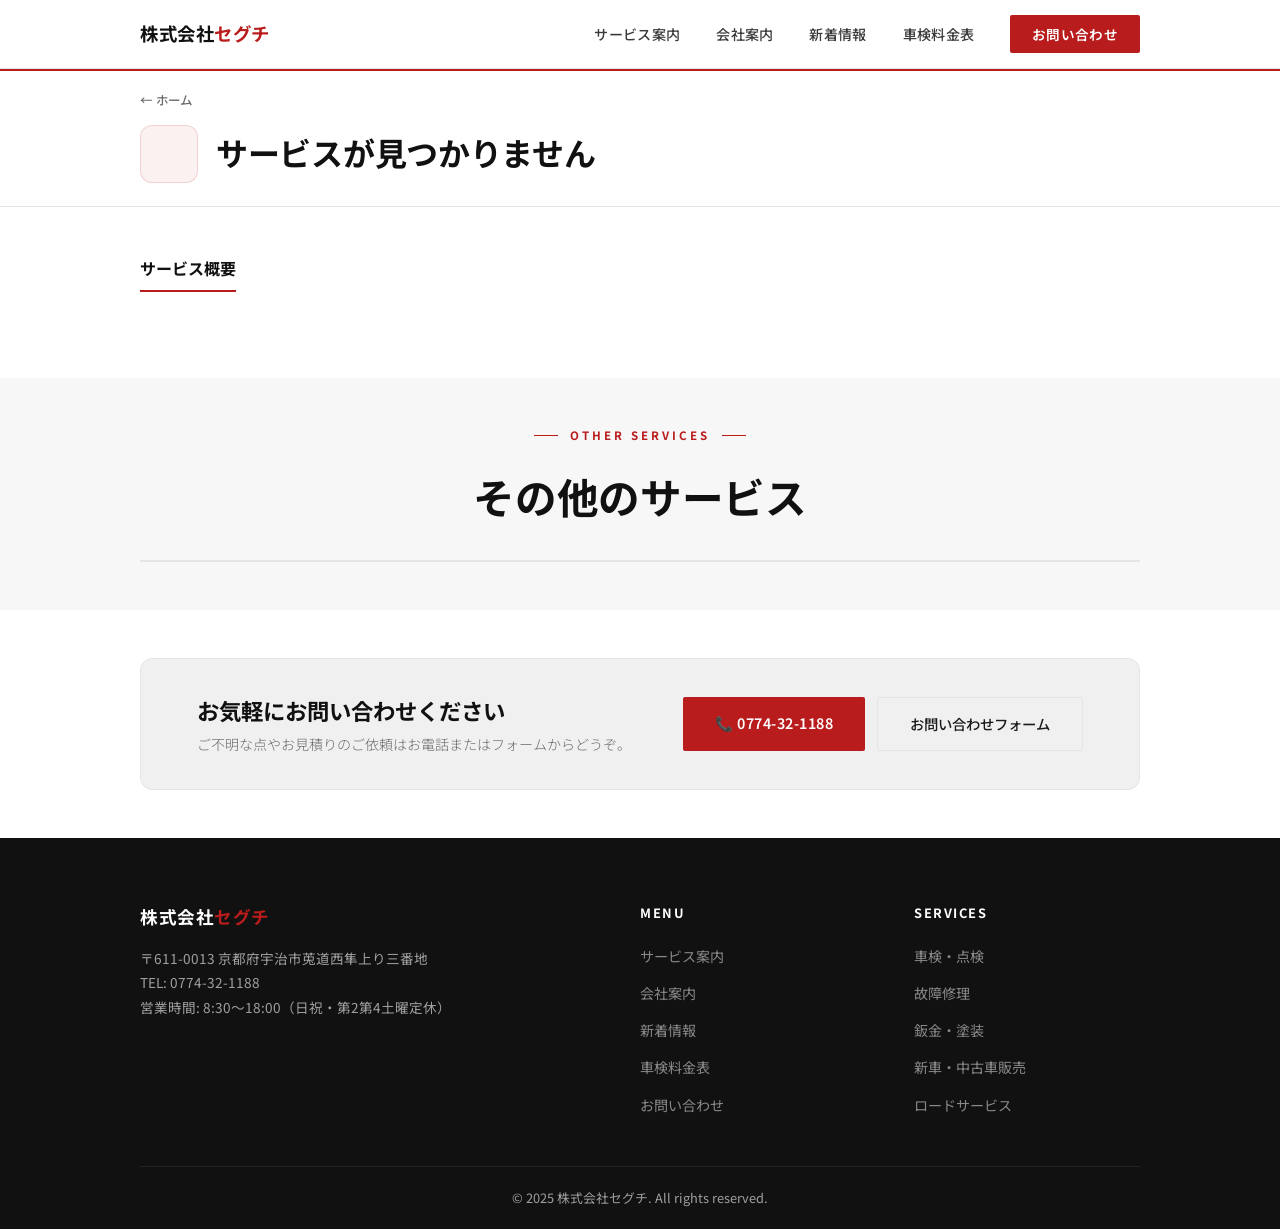
==== commit 7fb8cf4f: "AOSスクロールアニメーションを全ページに導入 - AOS (Animate On Scroll) CDNをindex.html・service.htmlに追加 - 既存のIntersectionOb" ====
--- a/service.html
+++ b/service.html
@@ -7,6 +7,7 @@
   <meta name="description" content="株式会社セグチのサービス詳細ページ" />
   <link rel="preconnect" href="https://fonts.googleapis.com" />
   <link href="https://fonts.googleapis.com/css2?family=Noto+Sans+JP:wght@300;400;500;600;700&family=Playfair+Display:wght@700&display=swap" rel="stylesheet" />
+  <link rel="stylesheet" href="https://cdn.jsdelivr.net/npm/aos@2.3.4/dist/aos.css" />
   <link rel="stylesheet" href="style.css" />
   <link rel="stylesheet" href="service.css" />
 </head>
@@ -46,7 +47,7 @@
   <!-- ===== DESCRIPTION ===== -->
   <section class="service-desc-section">
     <div class="container">
-      <div class="service-desc-top">
+      <div class="service-desc-top" data-aos="fade-up">
         <div class="service-description">
           <h2>サービス概要</h2>
           <p id="serviceDescription"></p>
@@ -66,7 +67,7 @@
   <!-- ===== ITEMS GRID ===== -->
   <section class="service-items-section" id="serviceItemsSection" style="display:none">
     <div class="container">
-      <div class="section-header">
+      <div class="section-header" data-aos="fade-up">
         <div class="section-tag"><span>SERVICES</span></div>
         <h2 id="serviceItemsTitle">対応サービス一覧</h2>
       </div>
@@ -77,7 +78,7 @@
   <!-- ===== FAQ ===== -->
   <section class="service-faq-section" id="serviceFaqSection" style="display:none">
     <div class="container">
-      <div class="section-header">
+      <div class="section-header" data-aos="fade-up">
         <div class="section-tag"><span>FAQ</span></div>
         <h2>よくあるご質問</h2>
       </div>
@@ -99,7 +100,7 @@
   <!-- ===== OTHER SERVICES ===== -->
   <section class="other-services-section">
     <div class="container">
-      <div class="section-header">
+      <div class="section-header" data-aos="fade-up">
         <div class="section-tag"><span>OTHER SERVICES</span></div>
         <h2>その他のサービス</h2>
       </div>
@@ -110,7 +111,7 @@
   <!-- ===== CTA ===== -->
   <section class="service-cta-section">
     <div class="container">
-      <div class="service-cta-box">
+      <div class="service-cta-box" data-aos="fade-up">
         <div>
           <h2>お気軽にお問い合わせください</h2>
           <p>ご不明な点やお見積りのご依頼はお電話またはフォームからどうぞ。</p>
@@ -158,6 +159,7 @@
     </div>
   </footer>
 
+  <script src="https://cdn.jsdelivr.net/npm/aos@2.3.4/dist/aos.js"></script>
   <script src="services-data.js"></script>
   <script src="service.js"></script>
 </body>
--- a/style.css
+++ b/style.css
@@ -987,14 +987,5 @@
   .footer-inner { padding: 0 20px; }
 }
 
-/* ===== ANIMATION ===== */
-.fade-in {
-  opacity: 0;
-  transform: translateY(16px);
-  transition: opacity 0.6s ease, transform 0.6s ease;
-}
-
-.fade-in.visible {
-  opacity: 1;
-  transform: translateY(0);
-}
+/* AOS override: slightly softer easing */
+[data-aos] { backface-visibility: hidden; }
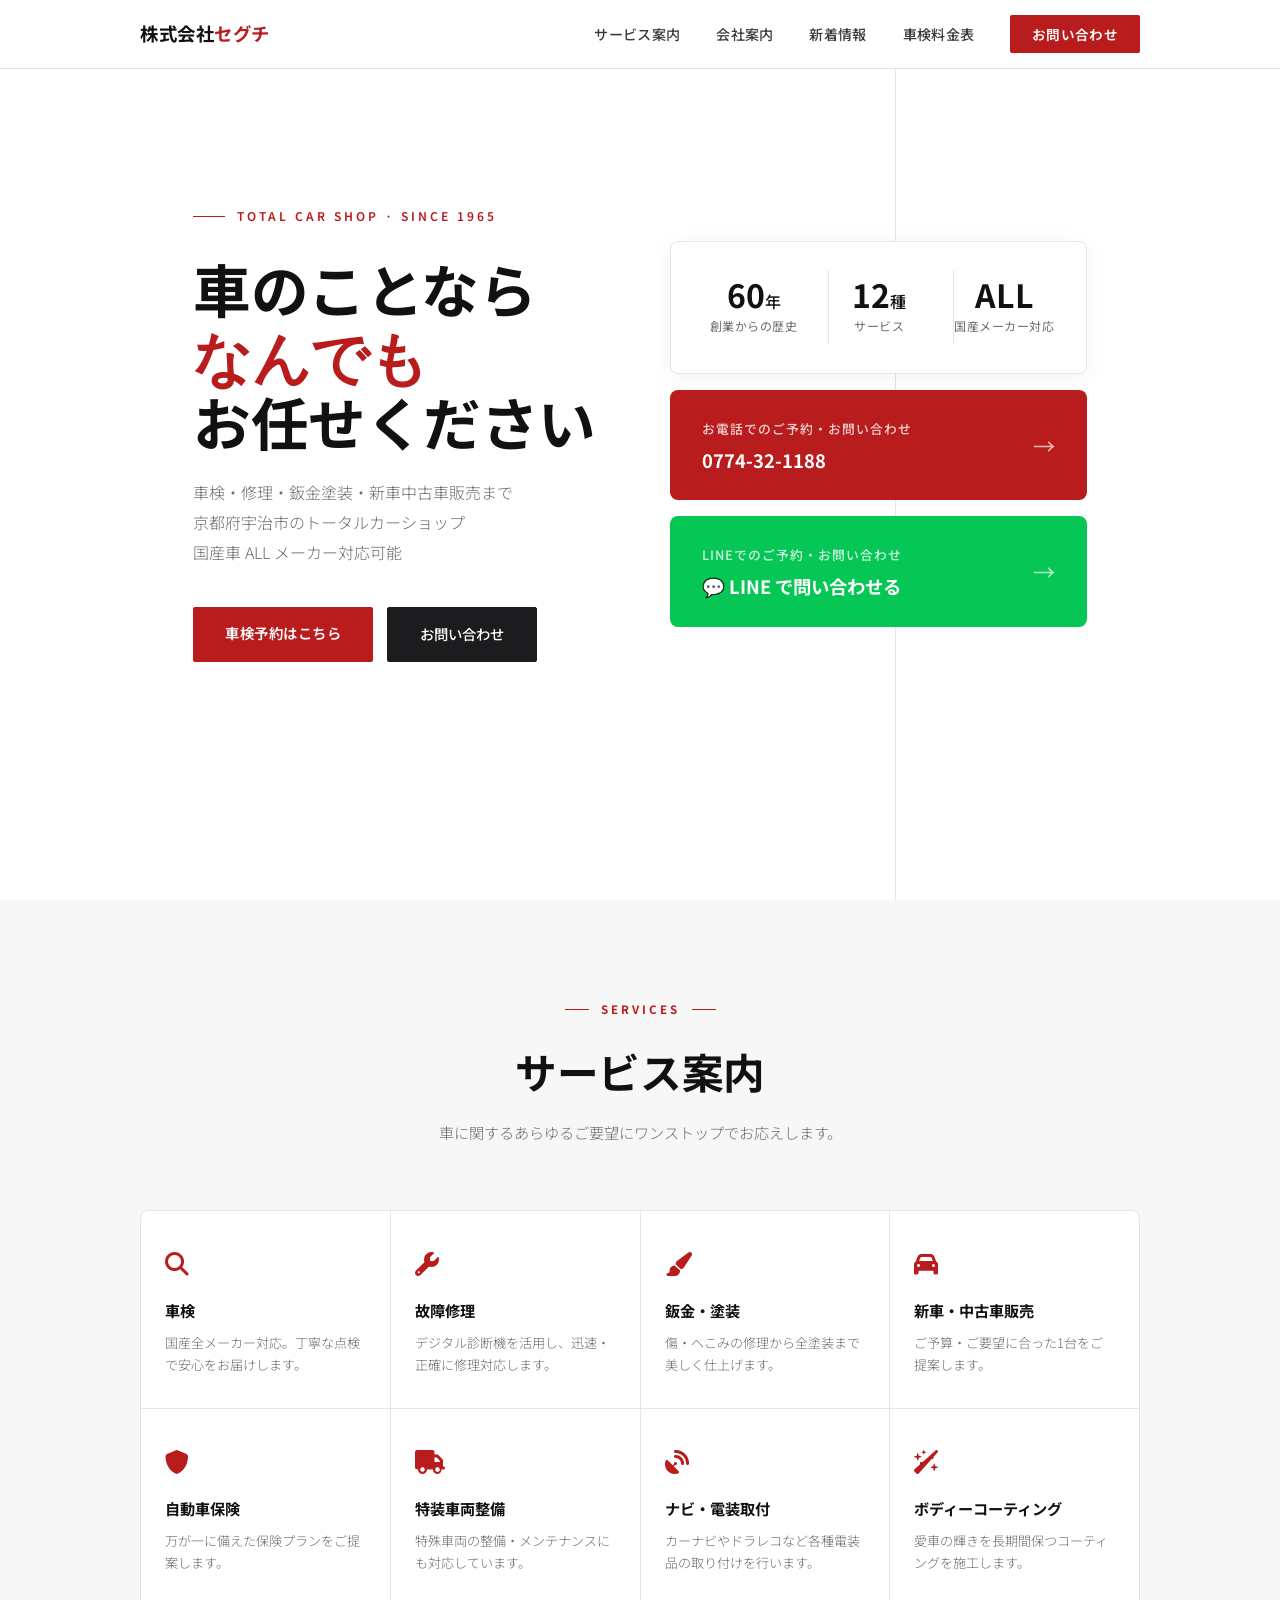
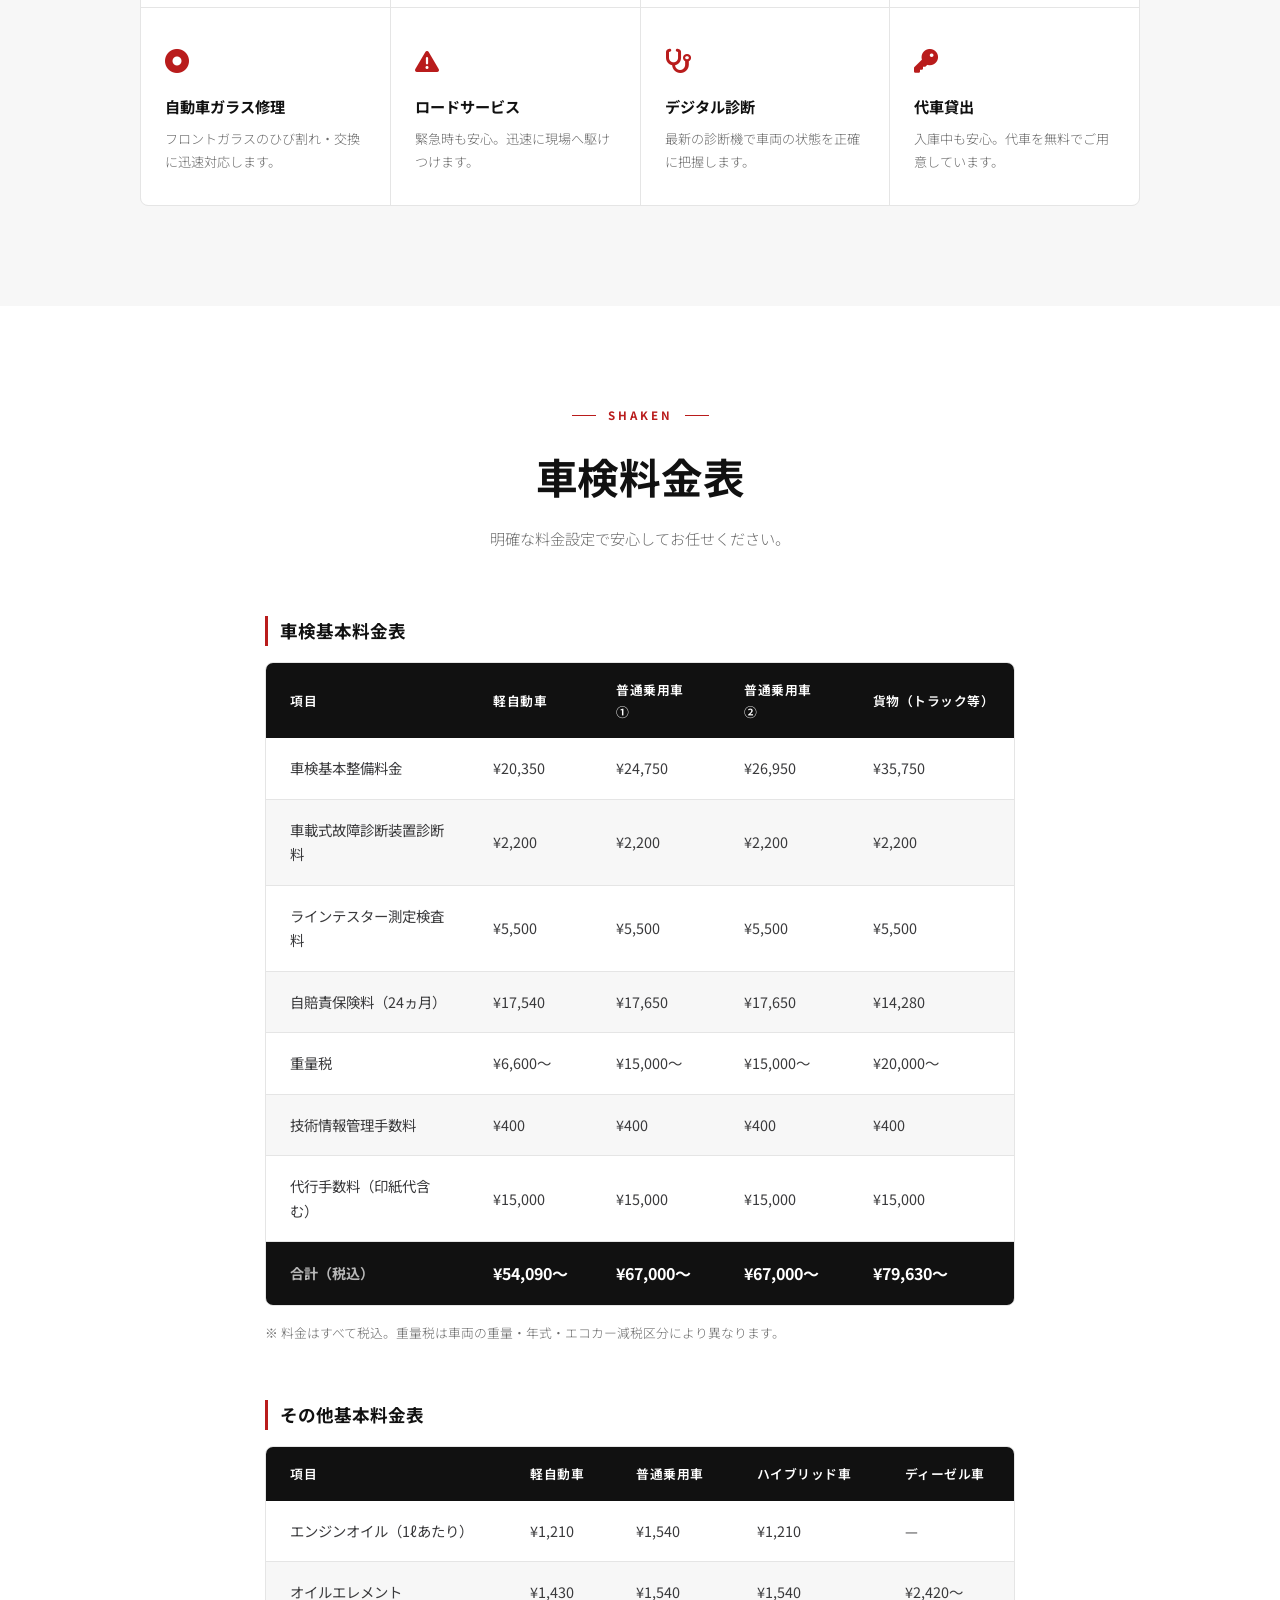
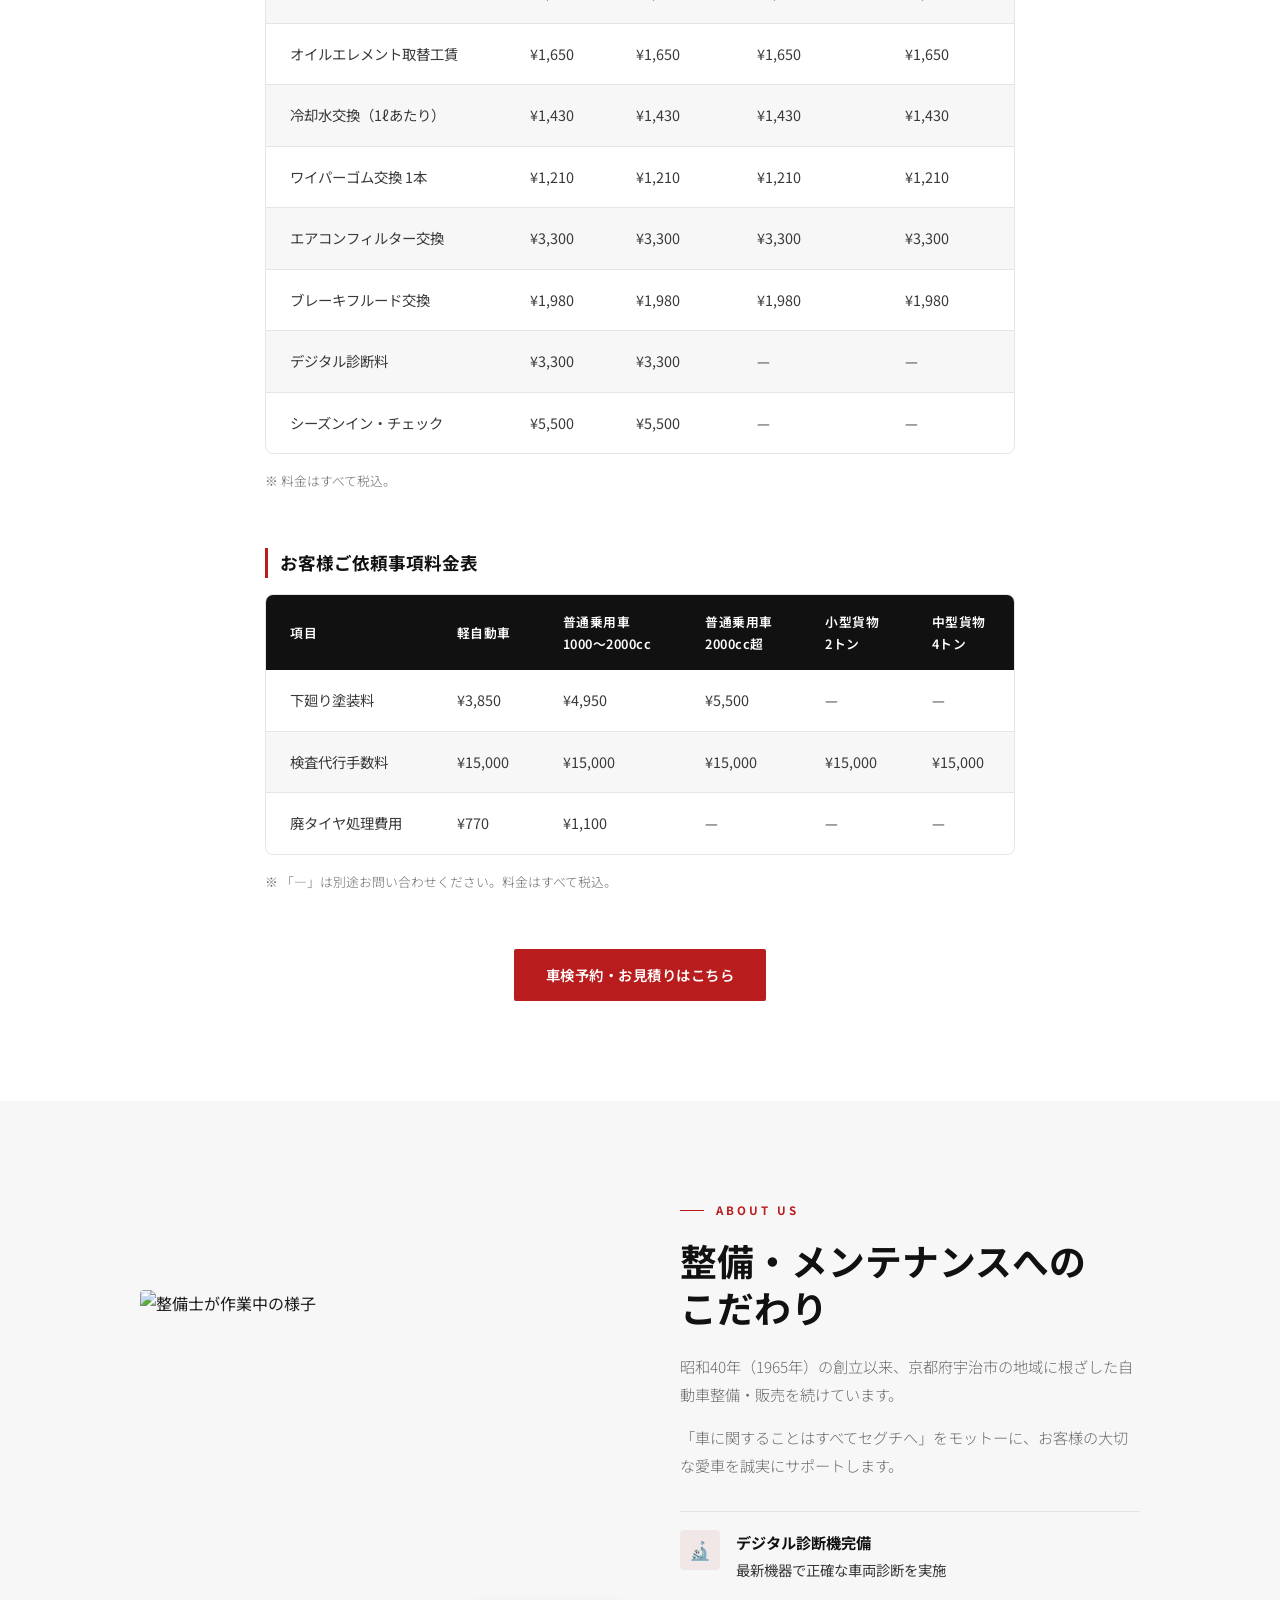
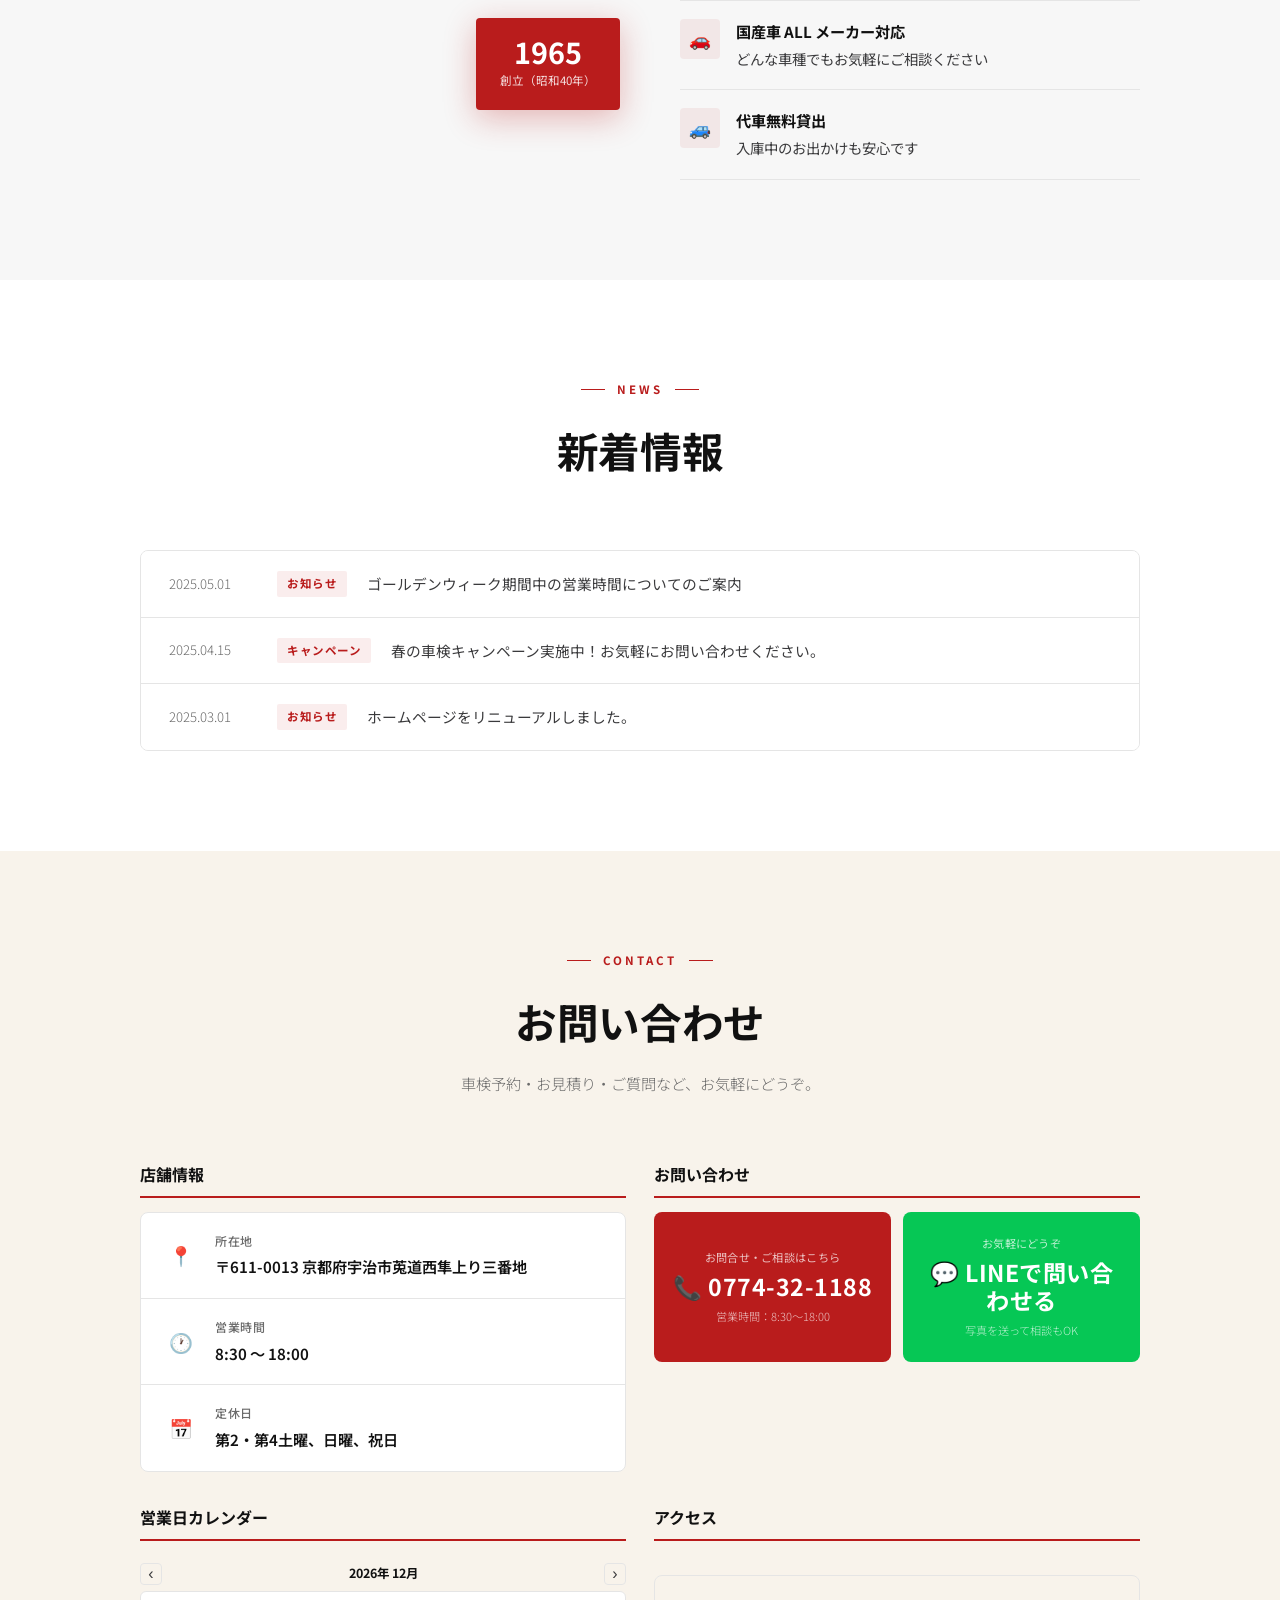
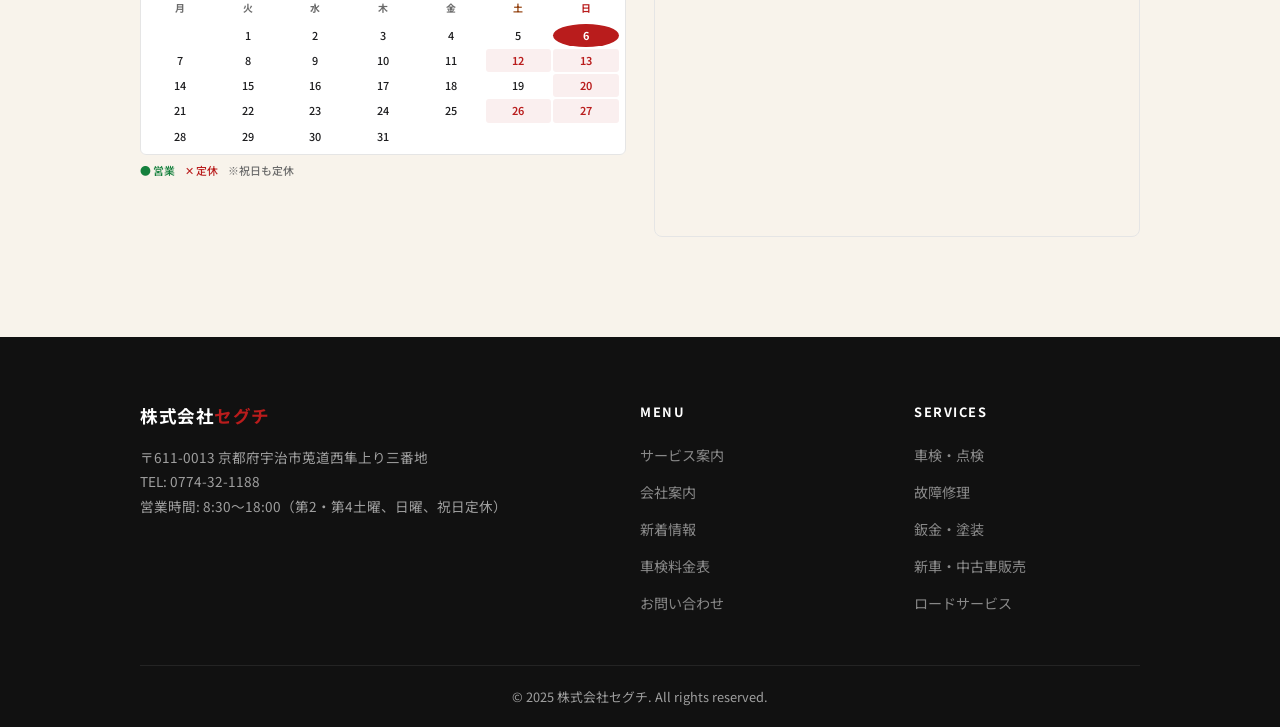
==== commit 247090c7: "Please enter the commit message for your changes. Lines starting with '#' will be ignored, and an em" ====
--- a/service.html
+++ b/service.html
@@ -5,6 +5,11 @@
   <meta name="viewport" content="width=device-width, initial-scale=1.0" />
   <title>サービス詳細 | 株式会社セグチ</title>
   <meta name="description" content="株式会社セグチのサービス詳細ページ" />
+  <meta property="og:title" content="サービス詳細 | 株式会社セグチ" />
+  <meta property="og:description" content="株式会社セグチのサービス詳細ページ" />
+  <meta property="og:type" content="website" />
+  <meta property="og:locale" content="ja_JP" />
+  <link rel="icon" href="data:image/svg+xml,<svg xmlns='http://www.w3.org/2000/svg' viewBox='0 0 100 100'><rect width='100' height='100' rx='12' fill='%23b91c1c'/><text y='.88em' font-size='72' x='14' fill='white' font-family='sans-serif' font-weight='bold'>S</text></svg>" />
   <link rel="preconnect" href="https://fonts.googleapis.com" />
   <link href="https://fonts.googleapis.com/css2?family=Noto+Sans+JP:wght@300;400;500;600;700&family=Playfair+Display:wght@700&display=swap" rel="stylesheet" />
   <link rel="stylesheet" href="https://cdn.jsdelivr.net/npm/aos@2.3.4/dist/aos.css" />
@@ -118,7 +123,8 @@
         </div>
         <div class="cta-buttons">
           <a href="tel:0774321188" class="btn-primary">📞 0774-32-1188</a>
-          <a href="index.html#contact" class="btn-outline">お問い合わせフォーム</a>
+          <!-- ★ LINE公式アカウント作成後、href の # を lin.ee/【取得したID】 に差し替えてください -->
+          <a href="#" class="btn-line" target="_blank" rel="noopener noreferrer">💬 LINE で問い合わせる</a>
         </div>
       </div>
     </div>
@@ -130,7 +136,7 @@
       <div class="footer-top">
         <div class="footer-brand">
           <a href="index.html" class="logo">株式会社<span>セグチ</span></a>
-          <p>〒611-0013 京都府宇治市莵道西隼上り三番地<br>TEL: 0774-32-1188<br>営業時間: 8:30〜18:00（日祝・第2第4土曜定休）</p>
+          <p>〒611-0013 京都府宇治市莵道西隼上り三番地<br>TEL: 0774-32-1188<br>営業時間: 8:30〜18:00（第2・第4土曜、日曜、祝日定休）</p>
         </div>
         <div class="footer-links">
           <h4>Menu</h4>
--- a/style.css
+++ b/style.css
@@ -1,5 +1,3 @@
-@import url('https://fonts.googleapis.com/css2?family=Noto+Sans+JP:wght@300;400;500;600;700&family=Playfair+Display:wght@700&display=swap');
-
 * {
   margin: 0;
   padding: 0;
@@ -88,18 +86,18 @@
   color: var(--accent);
 }
 
-.nav-cta {
-  background: var(--accent) !important;
-  color: var(--white) !important;
+.nav-links a.nav-cta {
+  background: var(--accent);
+  color: var(--white);
   padding: 9px 22px;
   border-radius: 2px;
-  font-size: 0.85rem !important;
-  font-weight: 600 !important;
-  transition: background 0.2s !important;
-}
-
-.nav-cta:hover {
-  background: var(--accent2) !important;
+  font-size: 0.85rem;
+  font-weight: 600;
+  transition: background 0.2s;
+}
+
+.nav-links a.nav-cta:hover {
+  background: var(--accent2);
 }
 
 .hamburger {
@@ -134,7 +132,7 @@
 .hero-bg {
   position: absolute;
   inset: 0;
-  background-image: url('https://images.unsplash.com/photo-1449965408869-eaa3f722e40d?w=1920&q=80&fit=crop');
+  background-image: url('https://images.unsplash.com/photo-1486006920555-c77dcf18193c?w=1920&q=80&fit=crop');
   background-size: cover;
   background-position: center;
   background-repeat: no-repeat;
@@ -245,8 +243,9 @@
 
 .btn-outline {
   display: inline-block;
-  border: 1px solid var(--border);
-  color: var(--dark);
+  border: 1px solid var(--dark);
+  background: var(--dark);
+  color: var(--white);
   padding: 14px 32px;
   font-size: 0.9rem;
   font-weight: 500;
@@ -256,8 +255,8 @@
 }
 
 .btn-outline:hover {
-  border-color: var(--dark);
-  background: var(--bg-sub);
+  border-color: var(--black);
+  background: var(--black);
 }
 
 .hero-visual {
@@ -342,6 +341,42 @@
   font-size: 1.4rem;
 }
 
+.hero-line-card {
+  background: #06C755;
+  border-radius: 8px;
+  padding: 24px 32px;
+  display: flex;
+  align-items: center;
+  justify-content: space-between;
+  gap: 16px;
+  text-decoration: none;
+  transition: background 0.2s;
+}
+
+.hero-line-card:hover {
+  background: #05a849;
+}
+
+.hero-line-card div > span {
+  color: rgba(255,255,255,0.8);
+  font-size: 0.8rem;
+  font-weight: 500;
+  letter-spacing: 1px;
+}
+
+.hero-line-card strong {
+  display: block;
+  color: var(--white);
+  font-size: 1.15rem;
+  font-weight: 700;
+  margin-top: 4px;
+}
+
+.hero-line-card .arrow {
+  color: rgba(255,255,255,0.7);
+  font-size: 1.4rem;
+}
+
 /* ===== SECTION COMMON ===== */
 section {
   padding: 100px 0;
@@ -424,9 +459,10 @@
 }
 
 .service-icon {
-  font-size: 2rem;
+  font-size: 1.5rem;
   margin-bottom: 14px;
   display: block;
+  color: var(--accent);
 }
 
 .service-card h3 {
@@ -544,13 +580,17 @@
 }
 
 .about-img-main {
-  background: linear-gradient(135deg, var(--black) 0%, #2a2a2a 100%);
   border-radius: 4px;
   height: 400px;
-  display: flex;
-  align-items: center;
-  justify-content: center;
-  font-size: 5rem;
+  overflow: hidden;
+}
+
+.about-img-main img {
+  width: 100%;
+  height: 100%;
+  object-fit: cover;
+  object-position: center;
+  display: block;
 }
 
 .about-badge {
@@ -699,21 +739,44 @@
 
 /* ===== CONTACT ===== */
 #contact {
-  background: var(--bg-sub);
-}
-
-.contact-inner {
+  background: #f8f3eb;
+}
+
+.contact-grid {
   display: grid;
   grid-template-columns: 1fr 1fr;
-  gap: 48px;
-  align-items: start;
-}
-
-.contact-left h3 {
-  font-size: 1.1rem;
+  gap: 32px 28px;
+}
+
+.contact-grid > div {
+  display: flex;
+  flex-direction: column;
+}
+
+.cg-heading {
+  font-size: 1rem;
   font-weight: 700;
   color: var(--black);
-  margin-bottom: 28px;
+  margin-bottom: 14px;
+  padding-bottom: 8px;
+  border-bottom: 2px solid var(--accent);
+  display: inline-block;
+}
+
+.contact-map-cell {
+  display: flex;
+  flex-direction: column;
+}
+
+.contact-map {
+  flex: 1;
+  margin-top: 0;
+  min-height: 240px;
+}
+
+.contact-map iframe {
+  height: 100%;
+  min-height: 240px;
 }
 
 .contact-info-list {
@@ -724,7 +787,6 @@
   border-radius: 8px;
   overflow: hidden;
   background: var(--white);
-  margin-bottom: 24px;
 }
 
 .contact-info-item {
@@ -835,6 +897,188 @@
   border: 1px solid var(--border);
 }
 
+.btn-line {
+  display: inline-flex;
+  align-items: center;
+  justify-content: center;
+  gap: 10px;
+  background: #06C755;
+  color: var(--white);
+  padding: 14px 32px;
+  font-size: 0.9rem;
+  font-weight: 600;
+  text-decoration: none;
+  border-radius: 2px;
+  letter-spacing: 0.5px;
+  transition: background 0.2s, transform 0.2s;
+}
+
+.btn-line:hover {
+  background: #05a849;
+  transform: translateY(-2px);
+}
+
+.contact-method-cards {
+  display: grid;
+  grid-template-columns: 1fr 1fr;
+  gap: 12px;
+}
+
+.cmethod-tel,
+.cmethod-line {
+  display: flex;
+  flex-direction: column;
+  align-items: center;
+  justify-content: center;
+  gap: 6px;
+  padding: 22px 16px;
+  border-radius: 8px;
+  text-decoration: none;
+  text-align: center;
+  transition: opacity 0.2s;
+}
+
+.cmethod-tel:hover  { background: var(--accent2); opacity: 1; }
+.cmethod-line:hover { background: #05a849; opacity: 1; }
+
+.cmethod-tel  { background: var(--accent); color: var(--white); }
+.cmethod-line { background: #06C755;      color: var(--white); }
+
+.cmethod-label {
+  font-size: 0.7rem;
+  font-weight: 400;
+  opacity: 0.72;
+  letter-spacing: 0.3px;
+}
+
+.cmethod-number {
+  font-size: 1.45rem;
+  font-weight: 700;
+  letter-spacing: 0.5px;
+  line-height: 1.2;
+}
+
+.cmethod-sub {
+  font-size: 0.7rem;
+  font-weight: 300;
+  opacity: 0.72;
+}
+
+
+.monthly-cal {
+  margin-top: 8px;
+  width: 100%;
+}
+
+.mc-header {
+  display: flex;
+  align-items: center;
+  justify-content: space-between;
+  margin-bottom: 6px;
+}
+
+.mc-title {
+  font-size: 0.78rem;
+  font-weight: 700;
+  color: var(--black);
+}
+
+.mc-nav {
+  background: none;
+  border: 1px solid var(--border);
+  border-radius: 4px;
+  width: 22px;
+  height: 22px;
+  cursor: pointer;
+  font-size: 1rem;
+  color: var(--mid);
+  display: flex;
+  align-items: center;
+  justify-content: center;
+  line-height: 1;
+  padding: 0;
+  transition: background 0.15s, border-color 0.15s;
+}
+
+.mc-nav:hover {
+  background: var(--border);
+  border-color: var(--gray);
+}
+
+.mc-grid {
+  display: grid;
+  grid-template-columns: repeat(7, 1fr);
+  gap: 2px;
+  border: 1px solid var(--border);
+  border-radius: 6px;
+  padding: 6px;
+  background: var(--white);
+}
+
+.mc-dow {
+  text-align: center;
+  font-size: 0.62rem;
+  font-weight: 700;
+  color: var(--gray);
+  padding: 2px 0 5px;
+}
+
+.mc-dow.sat { color: #92400e; }
+.mc-dow.sun { color: var(--accent); }
+
+.mc-day {
+  text-align: center;
+  font-size: 0.68rem;
+  font-weight: 500;
+  padding: 4px 1px;
+  border-radius: 3px;
+  line-height: 1.4;
+  color: var(--dark);
+}
+
+.mc-day.closed {
+  color: var(--accent);
+  background: rgba(185, 28, 28, 0.07);
+  font-weight: 600;
+}
+
+.mc-day.today {
+  background: var(--accent);
+  color: var(--white);
+  font-weight: 700;
+  border-radius: 50%;
+}
+
+.mc-legend {
+  display: flex;
+  gap: 10px;
+  flex-wrap: wrap;
+  margin-top: 6px;
+}
+
+.mc-legend span {
+  font-size: 0.68rem;
+  font-weight: 500;
+}
+
+.legend-open   { color: #15803d; }
+.legend-closed { color: var(--accent); }
+.legend-note   { color: var(--gray); font-weight: 300; }
+
+.map-wrapper {
+  border: 1px solid var(--border);
+  border-radius: 8px;
+  overflow: hidden;
+  margin-top: 20px;
+}
+
+.map-wrapper iframe {
+  width: 100%;
+  height: 260px;
+  border: none;
+  display: block;
+}
+
 /* ===== FOOTER ===== */
 footer {
   background: var(--black);
@@ -924,7 +1168,7 @@
     right: 0;
   }
 
-  .contact-inner {
+  .contact-grid {
     grid-template-columns: 1fr;
   }
 
